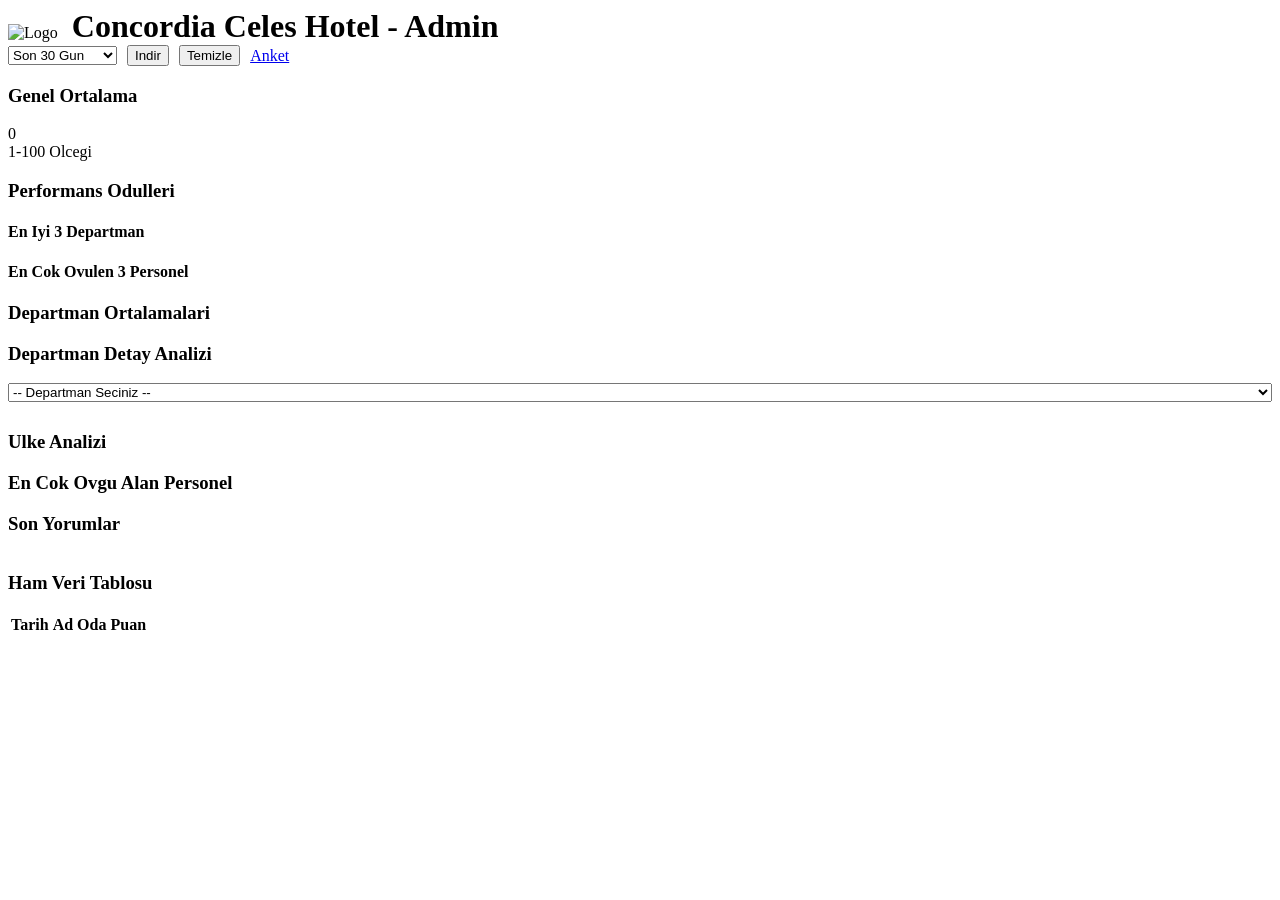
==== admin.html @ 9da9c496 "Update admin.html" ====
<!DOCTYPE html>
<html lang="tr">
<head>
    <meta charset="UTF-8">
    <title>Admin Panel</title>
    <link href="https://script.google.com/macros/s/AKfycbx1icCxt-LamGjdmlyN2yCAgrK1okXheDezXBiihIH0NJnC-7STfkEfu3sX7Q32xKqsow/exec
    <style>
        * { margin: 0; padding: 0; box-sizing: border-box; }
        body { font-family: 'Poppins', sans-serif; background: #f4f7f6; padding: 20px; color: #333; }
        .header { background: linear-gradient(135deg, #1a1a3e, #2d2d6b); color: white; padding: 20px; border-radius: 15px; margin-bottom: 20px; display: flex; justify-content: space-between; align-items: center; flex-wrap: wrap; gap:10px; }
        .header h1 { font-size: 24px; }
        select, button { padding: 10px 15px; border-radius: 8px; border: none; cursor: pointer; font-family: inherit; }
        select { background: white; color: #333; font-weight: 600; border: 1px solid #ccc; }
        .btn-export { background: #28a745; color: white; }
        .btn-reset { background: #dc3545; color: white; }
        .btn-back { background: rgba(255,255,255,0.2); color: white; text-decoration: none; display: inline-block; }
        .dashboard-grid { display: grid; grid-template-columns: repeat(2, 1fr); gap: 20px; }
        .full-width { grid-column: span 2; }
        .card { background: white; border-radius: 15px; padding: 20px; box-shadow: 0 4px 15px rgba(0,0,0,0.05); }
        .card h3 { font-size: 18px; margin-bottom: 15px; color: #1a1a3e; border-bottom: 2px solid #eee; padding-bottom: 10px; }
        .avg-score { text-align: center; font-size: 50px; font-weight: 700; color: #1a1a3e; }
        .avg-label { text-align: center; color: #666; font-size: 14px; margin-top: -10px; }
        .top-container { display: flex; gap: 20px; }
        .top-box { flex: 1; background: #f8f9fa; border-radius: 10px; padding: 15px; }
        .rank-item { display: flex; align-items: center; gap: 10px; margin-bottom: 10px; padding: 8px; background: white; border-radius: 8px; }
        .medal { font-size: 20px; width: 30px; text-align: center; }
        .rank-info { flex: 1; }
        .rank-info strong { display: block; font-size: 14px; }
        .rank-info span { font-size: 12px; color: #666; }
        .chart-container { display: flex; flex-direction: column; gap: 8px; margin-top: 10px; }
        .bar-row { display: flex; align-items: center; gap: 10px; }
        .bar-label { width: 140px; font-size: 13px; text-align: right; white-space: nowrap; overflow: hidden; text-overflow: ellipsis; }
        .bar-area { flex: 1; background: #eee; height: 20px; border-radius: 10px; overflow: hidden; }
        .bar-fill { height: 100%; display: flex; align-items: center; justify-content: flex-end; padding-right: 5px; color: white; font-size: 11px; border-radius: 10px; transition: width 1s; }
        .bg-gold { background: linear-gradient(90deg, #ffd700, #fdb931); }
        .bg-green { background: #2ecc71; }
        .bg-blue { background: #3498db; }
        table { width: 100%; border-collapse: collapse; font-size: 13px; }
        th, td { padding: 10px; border-bottom: 1px solid #eee; text-align: left; }
        th { background: #f8f9fa; color: #555; }
        @media (max-width: 768px) { .dashboard-grid { grid-template-columns: 1fr; } .top-container { flex-direction: column; } }
    </style>
</head>
<body>

<div class="header">
    <div>
        <img src="logo.png" alt="Logo" style="width:60px; margin-right:10px; vertical-align:middle;">
<h1 style="display:inline;">Concordia Celes Hotel - Admin</h1>
    </div>
    <div style="display:flex; gap:10px; align-items:center; flex-wrap:wrap;">
        <select id="timeFilter" onchange="renderDashboard()">
            <option value="daily">Son 24 Saat</option>
            <option value="weekly">Son 7 Gun</option>
            <option value="monthly" selected>Son 30 Gun</option>
            <option value="yearly">Son 365 Gun</option>
            <option value="all">Tum Zamanlar</option>
        </select>
        <button class="btn-export" onclick="exportData()">Indir</button>
        <button class="btn-reset" onclick="clearData()">Temizle</button>
        <a href="index.html" class="btn-back">Anket</a>
    </div>
</div>

<div class="dashboard-grid">
    <div class="card">
        <h3>Genel Ortalama</h3>
        <div class="avg-score" id="generalAvg">0</div>
        <div class="avg-label">1-100 Olcegi</div>
    </div>
    <div class="card full-width">
        <h3>Performans Odulleri</h3>
        <div class="top-container">
            <div class="top-box"><h4>En Iyi 3 Departman</h4><div id="topDepts"></div></div>
            <div class="top-box"><h4>En Cok Ovulen 3 Personel</h4><div id="topStaff"></div></div>
        </div>
    </div>
    <div class="card">
        <h3>Departman Ortalamalari</h3>
        <div class="chart-container" id="deptChart"></div>
    </div>
    <div class="card">
        <h3>Departman Detay Analizi</h3>
        <select id="deptSelect" style="width:100%; margin-bottom:10px;" onchange="renderDeptDetail()">
            <option value="">-- Departman Seciniz --</option>
            <option value="frontOffice">On Buro ve Resepsiyon</option>
            <option value="guestRelation">Guest Relation</option>
            <option value="housekeeping">Kat Hizmetleri</option>
            <option value="foodServices">Yiyecek Hizmetleri</option>
            <option value="barsServices">Barlar</option>
            <option value="restaurantServices">Restaurant Hizmetleri</option>
            <option value="technicalService">Teknik Servis</option>
            <option value="entertainmentServices">Eglence Hizmetleri</option>
            <option value="otherServices">Diger Hizmetler</option>
        </select>
        <div class="chart-container" id="deptDetailChart"></div>
    </div>
    <div class="card">
        <h3>Ulke Analizi</h3>
        <div class="chart-container" id="countryChart"></div>
    </div>
    <div class="card">
        <h3>En Cok Ovgu Alan Personel</h3>
        <div class="chart-container" id="staffChart"></div>
    </div>
    <div class="card full-width">
        <h3>Son Yorumlar</h3>
        <div id="quickComments" style="max-height:150px; overflow-y:auto;"></div>
    </div>
    <div class="card full-width">
        <h3>Ham Veri Tablosu</h3>
        <div style="overflow-x:auto;">
            <table id="rawDataTable">
                <thead><tr><th>Tarih</th><th>Ad</th><th>Oda</th><th>Puan</th></tr></thead>
                <tbody></tbody>
            </table>
        </div>
    </div>
</div>

<script src="admin.js"></script>
</body>
</html>
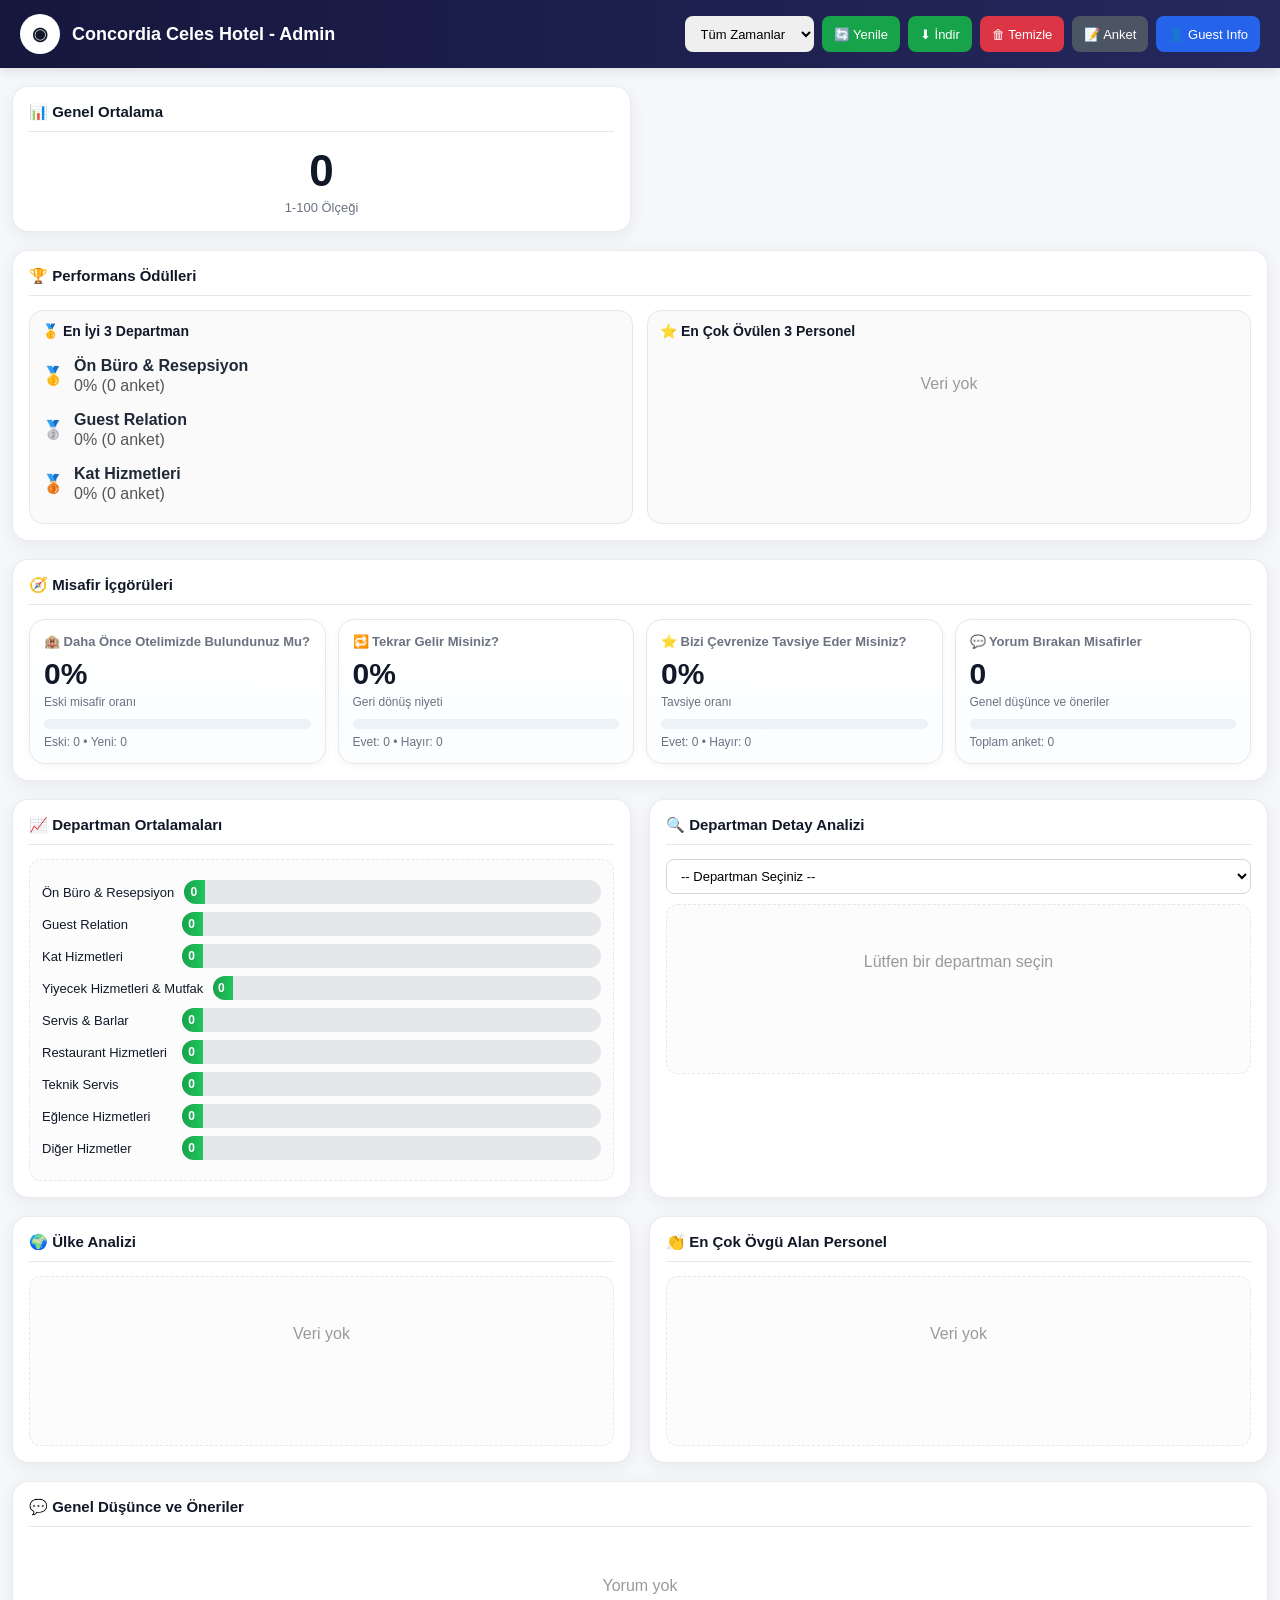
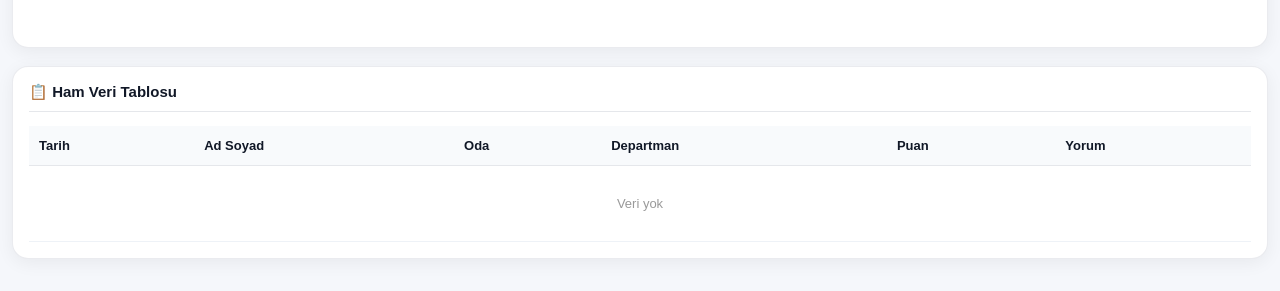
==== commit f41ffeca: "Update admin.html" ====
--- a/admin.html
+++ b/admin.html
@@ -1,123 +1,577 @@
 <!DOCTYPE html>
 <html lang="tr">
 <head>
-    <meta charset="UTF-8">
-    <title>Admin Panel</title>
-    <link href="https://script.google.com/macros/s/AKfycbx1icCxt-LamGjdmlyN2yCAgrK1okXheDezXBiihIH0NJnC-7STfkEfu3sX7Q32xKqsow/exec
+    <meta charset="UTF-8" />
+    <meta name="viewport" content="width=device-width, initial-scale=1.0" />
+    <title>Concordia Celes Hotel - Admin</title>
+
     <style>
-        * { margin: 0; padding: 0; box-sizing: border-box; }
-        body { font-family: 'Poppins', sans-serif; background: #f4f7f6; padding: 20px; color: #333; }
-        .header { background: linear-gradient(135deg, #1a1a3e, #2d2d6b); color: white; padding: 20px; border-radius: 15px; margin-bottom: 20px; display: flex; justify-content: space-between; align-items: center; flex-wrap: wrap; gap:10px; }
-        .header h1 { font-size: 24px; }
-        select, button { padding: 10px 15px; border-radius: 8px; border: none; cursor: pointer; font-family: inherit; }
-        select { background: white; color: #333; font-weight: 600; border: 1px solid #ccc; }
-        .btn-export { background: #28a745; color: white; }
-        .btn-reset { background: #dc3545; color: white; }
-        .btn-back { background: rgba(255,255,255,0.2); color: white; text-decoration: none; display: inline-block; }
-        .dashboard-grid { display: grid; grid-template-columns: repeat(2, 1fr); gap: 20px; }
-        .full-width { grid-column: span 2; }
-        .card { background: white; border-radius: 15px; padding: 20px; box-shadow: 0 4px 15px rgba(0,0,0,0.05); }
-        .card h3 { font-size: 18px; margin-bottom: 15px; color: #1a1a3e; border-bottom: 2px solid #eee; padding-bottom: 10px; }
-        .avg-score { text-align: center; font-size: 50px; font-weight: 700; color: #1a1a3e; }
-        .avg-label { text-align: center; color: #666; font-size: 14px; margin-top: -10px; }
-        .top-container { display: flex; gap: 20px; }
-        .top-box { flex: 1; background: #f8f9fa; border-radius: 10px; padding: 15px; }
-        .rank-item { display: flex; align-items: center; gap: 10px; margin-bottom: 10px; padding: 8px; background: white; border-radius: 8px; }
-        .medal { font-size: 20px; width: 30px; text-align: center; }
-        .rank-info { flex: 1; }
-        .rank-info strong { display: block; font-size: 14px; }
-        .rank-info span { font-size: 12px; color: #666; }
-        .chart-container { display: flex; flex-direction: column; gap: 8px; margin-top: 10px; }
-        .bar-row { display: flex; align-items: center; gap: 10px; }
-        .bar-label { width: 140px; font-size: 13px; text-align: right; white-space: nowrap; overflow: hidden; text-overflow: ellipsis; }
-        .bar-area { flex: 1; background: #eee; height: 20px; border-radius: 10px; overflow: hidden; }
-        .bar-fill { height: 100%; display: flex; align-items: center; justify-content: flex-end; padding-right: 5px; color: white; font-size: 11px; border-radius: 10px; transition: width 1s; }
-        .bg-gold { background: linear-gradient(90deg, #ffd700, #fdb931); }
-        .bg-green { background: #2ecc71; }
-        .bg-blue { background: #3498db; }
-        table { width: 100%; border-collapse: collapse; font-size: 13px; }
-        th, td { padding: 10px; border-bottom: 1px solid #eee; text-align: left; }
-        th { background: #f8f9fa; color: #555; }
-        @media (max-width: 768px) { .dashboard-grid { grid-template-columns: 1fr; } .top-container { flex-direction: column; } }
+        :root {
+            --bg: #f5f7fb;
+            --card: #ffffff;
+            --text: #1f2937;
+            --muted: #6b7280;
+            --primary: #1f2454;
+            --green: #16a34a;
+            --red: #dc3545;
+            --blue: #2563eb;
+            --gold: #f59e0b;
+            --border: #e5e7eb;
+            --shadow: 0 4px 18px rgba(0, 0, 0, 0.06);
+            --radius: 16px;
+        }
+
+        * {
+            box-sizing: border-box;
+        }
+
+        html, body {
+            margin: 0;
+            padding: 0;
+            width: 100%;
+            background: var(--bg);
+            color: var(--text);
+            font-family: Arial, Helvetica, sans-serif;
+        }
+
+        body {
+            min-height: 100vh;
+        }
+
+        .topbar {
+            position: sticky;
+            top: 0;
+            z-index: 100;
+            background: linear-gradient(90deg, #15173d, #25285d);
+            color: #fff;
+            padding: 14px 20px;
+            box-shadow: 0 2px 12px rgba(0, 0, 0, 0.12);
+        }
+
+        .topbar-inner {
+            display: flex;
+            align-items: center;
+            justify-content: space-between;
+            gap: 14px;
+            flex-wrap: wrap;
+        }
+
+        .brand {
+            display: flex;
+            align-items: center;
+            gap: 12px;
+            font-size: 18px;
+            font-weight: 700;
+        }
+
+        .brand-logo {
+            width: 40px;
+            height: 40px;
+            border-radius: 50%;
+            background: #fff;
+            color: #111827;
+            display: grid;
+            place-items: center;
+            font-weight: 800;
+            font-size: 18px;
+            flex-shrink: 0;
+        }
+
+        .toolbar {
+            display: flex;
+            align-items: center;
+            gap: 8px;
+            flex-wrap: wrap;
+        }
+
+        .toolbar select,
+        .toolbar button,
+        .toolbar a {
+            height: 36px;
+            border: none;
+            border-radius: 8px;
+            padding: 0 12px;
+            font-size: 13px;
+            cursor: pointer;
+            text-decoration: none;
+            display: inline-flex;
+            align-items: center;
+            justify-content: center;
+            transition: transform 0.15s ease, opacity 0.15s ease;
+            white-space: nowrap;
+        }
+
+        .toolbar button:hover,
+        .toolbar a:hover {
+            transform: translateY(-1px);
+            opacity: 0.95;
+        }
+
+        .btn-green { background: var(--green); color: #fff; }
+        .btn-red   { background: var(--red); color: #fff; }
+        .btn-gray   { background: #4b5563; color: #fff; }
+        .btn-blue   { background: var(--blue); color: #fff; }
+
+        .container {
+            width: min(1440px, calc(100% - 24px));
+            margin: 18px auto 32px;
+        }
+
+        .dashboard-grid {
+            display: grid;
+            grid-template-columns: repeat(2, minmax(0, 1fr));
+            gap: 18px;
+        }
+
+        .card {
+            background: var(--card);
+            border-radius: var(--radius);
+            box-shadow: var(--shadow);
+            border: 1px solid rgba(229, 231, 235, 0.8);
+            padding: 16px;
+            min-height: 120px;
+        }
+
+        .card.full-width {
+            grid-column: 1 / -1;
+        }
+
+        .card h3 {
+            margin: 0 0 14px 0;
+            font-size: 15px;
+            color: #111827;
+            border-bottom: 1px solid var(--border);
+            padding-bottom: 10px;
+        }
+
+        .avg-score {
+            font-size: 44px;
+            font-weight: 800;
+            text-align: center;
+            color: #111827;
+            margin-top: 10px;
+        }
+
+        .avg-label {
+            text-align: center;
+            color: var(--muted);
+            margin-top: 4px;
+            font-size: 13px;
+        }
+
+        .top-container {
+            display: grid;
+            grid-template-columns: repeat(2, minmax(0, 1fr));
+            gap: 14px;
+        }
+
+        .top-box {
+            background: #fafafa;
+            border: 1px solid var(--border);
+            border-radius: 14px;
+            padding: 12px;
+            min-height: 140px;
+        }
+
+        .top-box h4 {
+            margin: 0 0 10px 0;
+            font-size: 14px;
+            color: #111827;
+        }
+
+        .chart-container {
+            min-height: 170px;
+            border: 1px dashed #e5e7eb;
+            border-radius: 12px;
+            padding: 12px;
+            background: #fcfcfd;
+        }
+
+        .loading {
+            display: flex;
+            flex-direction: column;
+            align-items: center;
+            justify-content: center;
+            min-height: 130px;
+            color: var(--muted);
+            font-size: 13px;
+            gap: 10px;
+        }
+
+        .spinner {
+            width: 28px;
+            height: 28px;
+            border: 3px solid #ddd;
+            border-top-color: var(--primary);
+            border-radius: 50%;
+            animation: spin 0.8s linear infinite;
+        }
+
+        @keyframes spin {
+            to { transform: rotate(360deg); }
+        }
+
+        .bar-row {
+            display: flex;
+            align-items: center;
+            gap: 10px;
+            margin: 8px 0;
+        }
+
+        .bar-label {
+            min-width: 130px;
+            font-size: 13px;
+            color: #111827;
+        }
+
+        .bar-area {
+            flex: 1;
+            background: #e5e7eb;
+            border-radius: 999px;
+            overflow: hidden;
+            height: 24px;
+        }
+
+        .bar-fill {
+            height: 100%;
+            color: #fff;
+            font-size: 12px;
+            display: flex;
+            align-items: center;
+            justify-content: flex-end;
+            padding-right: 8px;
+            font-weight: 700;
+        }
+
+        .bg-green { background: linear-gradient(90deg, #16a34a, #22c55e); }
+        .bg-blue  { background: linear-gradient(90deg, #2563eb, #3b82f6); }
+        .bg-gold  { background: linear-gradient(90deg, #f59e0b, #fbbf24); }
+
+        table {
+            width: 100%;
+            border-collapse: collapse;
+            font-size: 13px;
+        }
+
+        thead th {
+            text-align: left;
+            background: #f8fafc;
+            color: #111827;
+            padding: 12px 10px;
+            border-bottom: 1px solid var(--border);
+            position: sticky;
+            top: 0;
+        }
+
+        tbody td {
+            padding: 10px;
+            border-bottom: 1px solid #eef2f7;
+            color: #374151;
+            vertical-align: top;
+        }
+
+        tbody tr:hover {
+            background: #f9fafb;
+        }
+
+        #deptSelect {
+            width: 100%;
+            margin-bottom: 10px;
+            border: 1px solid #d1d5db;
+            border-radius: 8px;
+            padding: 8px 10px;
+            font-size: 13px;
+            background: #fff;
+        }
+
+        .insights-grid {
+            display: grid;
+            grid-template-columns: repeat(4, minmax(0, 1fr));
+            gap: 12px;
+        }
+
+        .insight-card {
+            background: linear-gradient(180deg, #ffffff, #fbfdff);
+            border: 1px solid #e5e7eb;
+            border-radius: 16px;
+            padding: 14px;
+            box-shadow: 0 2px 8px rgba(0,0,0,.04);
+        }
+
+        .insight-title {
+            font-size: 13px;
+            color: #6b7280;
+            margin-bottom: 10px;
+            font-weight: 600;
+        }
+
+        .insight-value {
+            font-size: 30px;
+            font-weight: 800;
+            color: #111827;
+            line-height: 1;
+        }
+
+        .insight-sub {
+            font-size: 12px;
+            color: #6b7280;
+            margin-top: 6px;
+        }
+
+        .mini-progress {
+            height: 10px;
+            background: #edf2f7;
+            border-radius: 999px;
+            overflow: hidden;
+            margin-top: 10px;
+        }
+
+        .mini-progress > div {
+            height: 100%;
+            border-radius: 999px;
+        }
+
+        .comment-feed {
+            display: grid;
+            gap: 10px;
+            max-height: 340px;
+            overflow: auto;
+        }
+
+        .comment-card {
+            padding: 12px 14px;
+            border: 1px solid #e5e7eb;
+            border-radius: 14px;
+            background: #fff;
+        }
+
+        .comment-meta {
+            font-size: 12px;
+            color: #6b7280;
+            margin-bottom: 6px;
+            display: flex;
+            gap: 10px;
+            flex-wrap: wrap;
+        }
+
+        .comment-text {
+            font-size: 14px;
+            line-height: 1.5;
+            color: #111827;
+            white-space: pre-wrap;
+        }
+
+        #quickComments {
+            max-height: 150px;
+            overflow-y: auto;
+        }
+
+        @media (max-width: 1100px) {
+            .insights-grid {
+                grid-template-columns: repeat(2, minmax(0, 1fr));
+            }
+        }
+
+        @media (max-width: 992px) {
+            .dashboard-grid {
+                grid-template-columns: 1fr;
+            }
+
+            .top-container {
+                grid-template-columns: 1fr;
+            }
+        }
+
+        @media (max-width: 600px) {
+            .container {
+                width: calc(100% - 14px);
+            }
+
+            .topbar {
+                padding: 12px;
+            }
+
+            .avg-score {
+                font-size: 34px;
+            }
+
+            .bar-label {
+                min-width: 95px;
+                font-size: 12px;
+            }
+
+            .insights-grid {
+                grid-template-columns: 1fr;
+            }
+        }
     </style>
 </head>
 <body>
 
-<div class="header">
-    <div>
-        <img src="logo.png" alt="Logo" style="width:60px; margin-right:10px; vertical-align:middle;">
-<h1 style="display:inline;">Concordia Celes Hotel - Admin</h1>
-    </div>
-    <div style="display:flex; gap:10px; align-items:center; flex-wrap:wrap;">
-        <select id="timeFilter" onchange="renderDashboard()">
-            <option value="daily">Son 24 Saat</option>
-            <option value="weekly">Son 7 Gun</option>
-            <option value="monthly" selected>Son 30 Gun</option>
-            <option value="yearly">Son 365 Gun</option>
-            <option value="all">Tum Zamanlar</option>
-        </select>
-        <button class="btn-export" onclick="exportData()">Indir</button>
-        <button class="btn-reset" onclick="clearData()">Temizle</button>
-        <a href="index.html" class="btn-back">Anket</a>
-    </div>
-</div>
-
-<div class="dashboard-grid">
-    <div class="card">
-        <h3>Genel Ortalama</h3>
-        <div class="avg-score" id="generalAvg">0</div>
-        <div class="avg-label">1-100 Olcegi</div>
-    </div>
-    <div class="card full-width">
-        <h3>Performans Odulleri</h3>
-        <div class="top-container">
-            <div class="top-box"><h4>En Iyi 3 Departman</h4><div id="topDepts"></div></div>
-            <div class="top-box"><h4>En Cok Ovulen 3 Personel</h4><div id="topStaff"></div></div>
+    <div class="topbar">
+        <div class="topbar-inner">
+            <div class="brand">
+                <div class="brand-logo">◉</div>
+                <div>Concordia Celes Hotel - Admin</div>
+            </div>
+
+            <div class="toolbar">
+                <select id="timeFilter">
+                    <option value="all">Tüm Zamanlar</option>
+                    <option value="30">Son 30 Gün</option>
+                    <option value="7">Son 7 Gün</option>
+                    <option value="1">Bugün</option>
+                </select>
+
+                <button class="btn-green" onclick="loadAndRenderData()">🔄 Yenile</button>
+                <button class="btn-green" onclick="exportData()">⬇ İndir</button>
+                <button class="btn-red" onclick="clearData()">🗑 Temizle</button>
+                <a class="btn-gray" href="index.html" target="_blank">📝 Anket</a>
+                <a class="btn-blue" href="#" target="_blank">👤 Guest Info</a>
+            </div>
         </div>
     </div>
-    <div class="card">
-        <h3>Departman Ortalamalari</h3>
-        <div class="chart-container" id="deptChart"></div>
-    </div>
-    <div class="card">
-        <h3>Departman Detay Analizi</h3>
-        <select id="deptSelect" style="width:100%; margin-bottom:10px;" onchange="renderDeptDetail()">
-            <option value="">-- Departman Seciniz --</option>
-            <option value="frontOffice">On Buro ve Resepsiyon</option>
-            <option value="guestRelation">Guest Relation</option>
-            <option value="housekeeping">Kat Hizmetleri</option>
-            <option value="foodServices">Yiyecek Hizmetleri</option>
-            <option value="barsServices">Barlar</option>
-            <option value="restaurantServices">Restaurant Hizmetleri</option>
-            <option value="technicalService">Teknik Servis</option>
-            <option value="entertainmentServices">Eglence Hizmetleri</option>
-            <option value="otherServices">Diger Hizmetler</option>
-        </select>
-        <div class="chart-container" id="deptDetailChart"></div>
-    </div>
-    <div class="card">
-        <h3>Ulke Analizi</h3>
-        <div class="chart-container" id="countryChart"></div>
-    </div>
-    <div class="card">
-        <h3>En Cok Ovgu Alan Personel</h3>
-        <div class="chart-container" id="staffChart"></div>
-    </div>
-    <div class="card full-width">
-        <h3>Son Yorumlar</h3>
-        <div id="quickComments" style="max-height:150px; overflow-y:auto;"></div>
-    </div>
-    <div class="card full-width">
-        <h3>Ham Veri Tablosu</h3>
-        <div style="overflow-x:auto;">
-            <table id="rawDataTable">
-                <thead><tr><th>Tarih</th><th>Ad</th><th>Oda</th><th>Puan</th></tr></thead>
-                <tbody></tbody>
-            </table>
+
+    <div class="container">
+        <div class="dashboard-grid">
+
+            <!-- GENEL ORTALAMA -->
+            <div class="card">
+                <h3>📊 Genel Ortalama</h3>
+                <div class="avg-score" id="generalAvg">0</div>
+                <div class="avg-label">1-100 Ölçeği</div>
+            </div>
+
+            <!-- PERFORMANS ÖDÜLLERİ -->
+            <div class="card full-width">
+                <h3>🏆 Performans Ödülleri</h3>
+                <div class="top-container">
+                    <div class="top-box">
+                        <h4>🥇 En İyi 3 Departman</h4>
+                        <div id="topDepts">
+                            <div class="loading">
+                                <div class="spinner"></div>
+                                Yükleniyor...
+                            </div>
+                        </div>
+                    </div>
+                    <div class="top-box">
+                        <h4>⭐ En Çok Övülen 3 Personel</h4>
+                        <div id="topStaff">
+                            <div class="loading">
+                                <div class="spinner"></div>
+                                Yükleniyor...
+                            </div>
+                        </div>
+                    </div>
+                </div>
+            </div>
+
+            <!-- MİSAFİR İÇGÖRÜLERİ -->
+            <div class="card full-width">
+                <h3>🧭 Misafir İçgörüleri</h3>
+                <div id="guestInsights" class="insights-grid">
+                    <div class="loading">
+                        <div class="spinner"></div>
+                        Yükleniyor...
+                    </div>
+                </div>
+            </div>
+
+            <!-- DEPARTMAN ORTALAMALARI -->
+            <div class="card">
+                <h3>📈 Departman Ortalamaları</h3>
+                <div class="chart-container" id="deptChart">
+                    <div class="loading">
+                        <div class="spinner"></div>
+                        Yükleniyor...
+                    </div>
+                </div>
+            </div>
+
+            <!-- DEPARTMAN DETAY ANALİZİ -->
+            <div class="card">
+                <h3>🔍 Departman Detay Analizi</h3>
+                <select id="deptSelect">
+                    <option value="">-- Departman Seçiniz --</option>
+                    <option value="frontOffice">Ön Büro & Resepsiyon</option>
+                    <option value="guestRelation">Guest Relation</option>
+                    <option value="housekeeping">Kat Hizmetleri</option>
+                    <option value="foodServices">Yiyecek Hizmetleri & Mutfak</option>
+                    <option value="barsServices">Servis & Barlar</option>
+                    <option value="restaurantServices">Restaurant Hizmetleri</option>
+                    <option value="technicalService">Teknik Servis</option>
+                    <option value="entertainmentServices">Eğlence Hizmetleri</option>
+                    <option value="otherServices">Diğer Hizmetler</option>
+                </select>
+
+                <div class="chart-container" id="deptDetailChart">
+                    <p style="text-align:center; color:#999; padding:20px;">Lütfen bir departman seçin</p>
+                </div>
+            </div>
+
+            <!-- ÜLKE ANALİZİ -->
+            <div class="card">
+                <h3>🌍 Ülke Analizi</h3>
+                <div class="chart-container" id="countryChart">
+                    <div class="loading">
+                        <div class="spinner"></div>
+                        Yükleniyor...
+                    </div>
+                </div>
+            </div>
+
+            <!-- EN ÇOK ÖVGÜ ALAN PERSONEL -->
+            <div class="card">
+                <h3>👏 En Çok Övgü Alan Personel</h3>
+                <div class="chart-container" id="staffChart">
+                    <div class="loading">
+                        <div class="spinner"></div>
+                        Yükleniyor...
+                    </div>
+                </div>
+            </div>
+
+            <!-- GENEL DÜŞÜNCE VE ÖNERİLER -->
+            <div class="card full-width">
+                <h3>💬 Genel Düşünce ve Öneriler</h3>
+                <div id="commentFeed" class="comment-feed">
+                    <div class="loading">
+                        <div class="spinner"></div>
+                        Yükleniyor...
+                    </div>
+                </div>
+            </div>
+
+            <!-- HAM VERİ TABLOSU -->
+            <div class="card full-width">
+                <h3>📋 Ham Veri Tablosu</h3>
+                <div style="overflow-x:auto;">
+                    <table id="rawDataTable">
+                        <thead>
+                            <tr>
+                                <th>Tarih</th>
+                                <th>Ad Soyad</th>
+                                <th>Oda</th>
+                                <th>Departman</th>
+                                <th>Puan</th>
+                                <th>Yorum</th>
+                            </tr>
+                        </thead>
+                        <tbody>
+                            <tr>
+                                <td colspan="6" style="text-align:center; color:#999; padding:30px;">
+                                    Veri yükleniyor...
+                                </td>
+                            </tr>
+                        </tbody>
+                    </table>
+                </div>
+            </div>
+
         </div>
     </div>
-</div>
-
-<script src="admin.js"></script>
+
+    <script src="admin.js?v=14"></script>
 </body>
 </html>
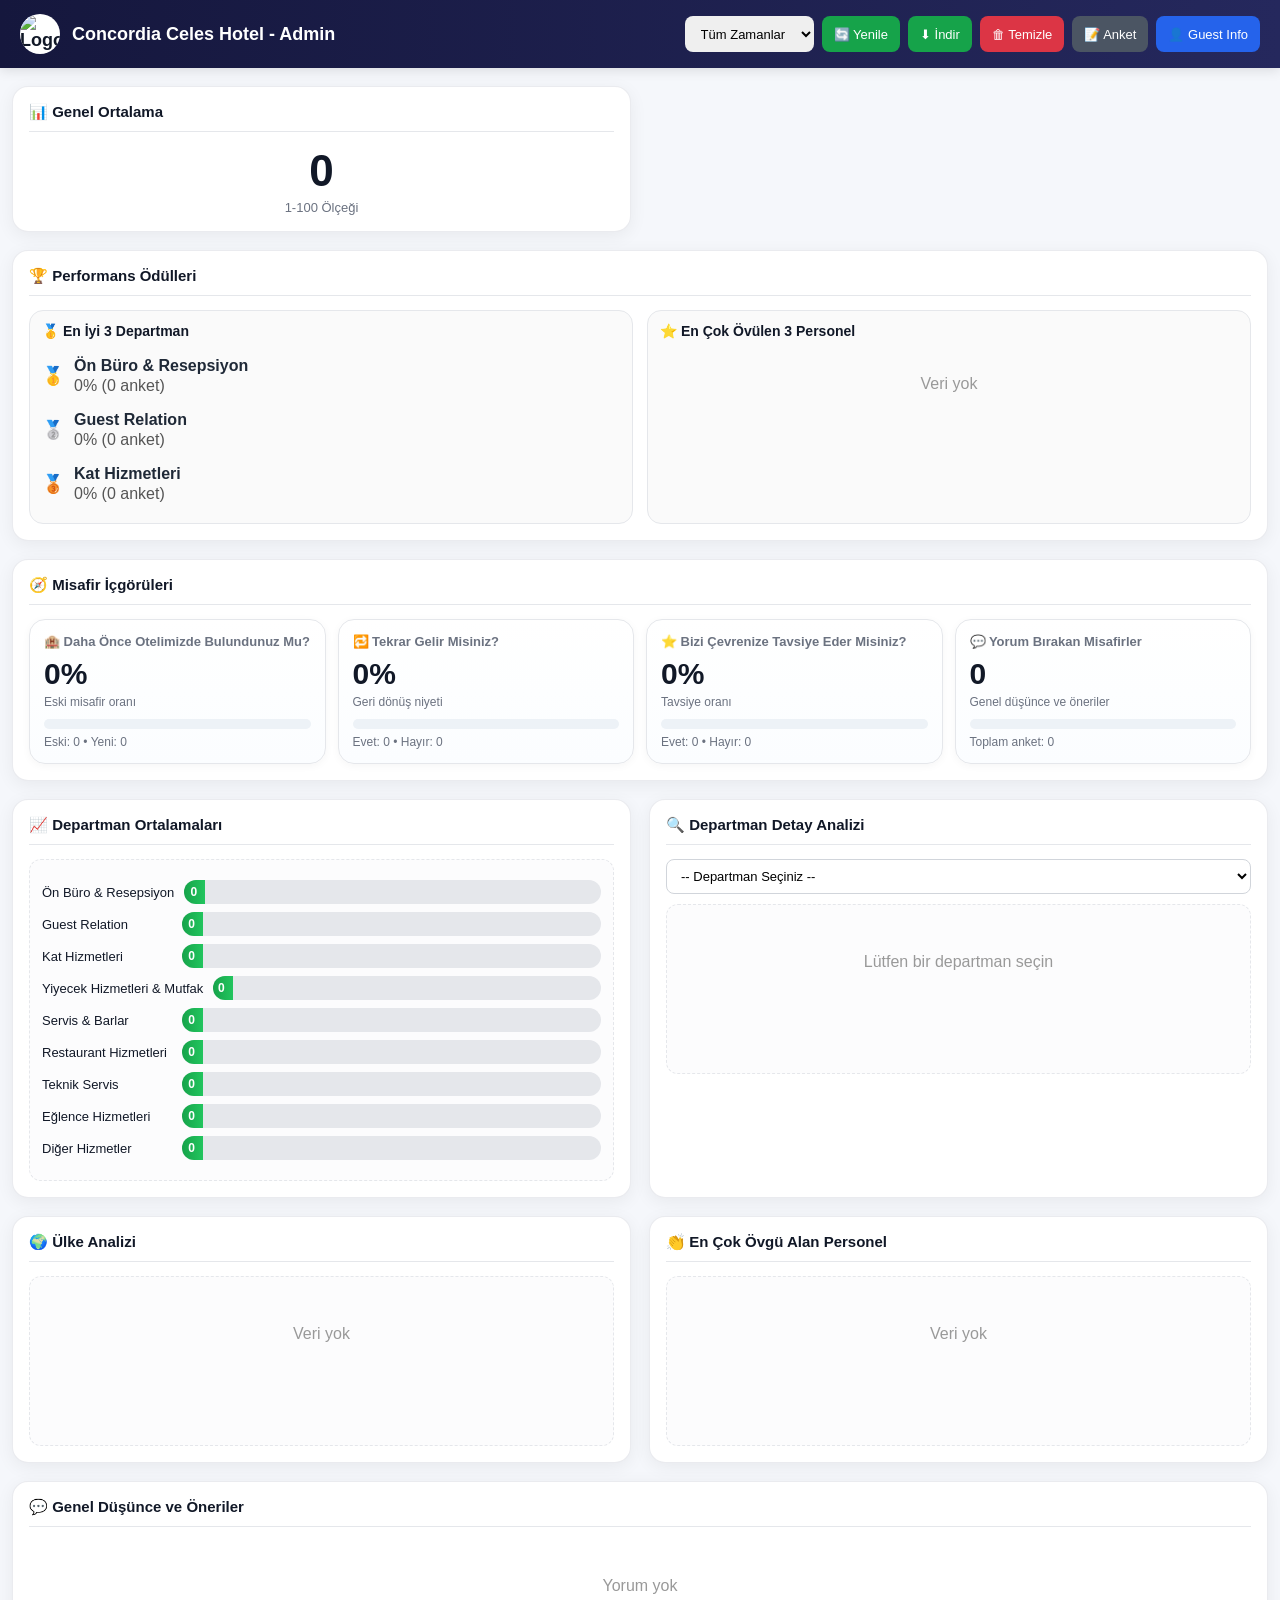
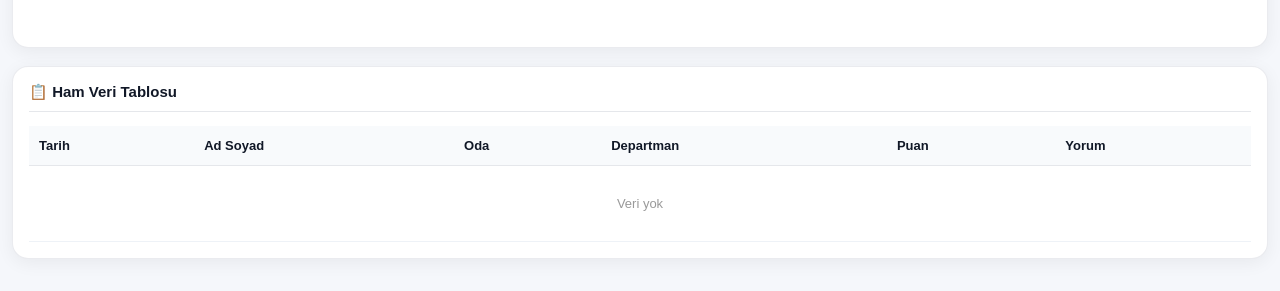
==== commit 67021521: "Update admin.html" ====
--- a/admin.html
+++ b/admin.html
@@ -411,9 +411,9 @@
     <div class="topbar">
         <div class="topbar-inner">
             <div class="brand">
-                <div class="brand-logo">◉</div>
-                <div>Concordia Celes Hotel - Admin</div>
-            </div>
+    <img src="logo.png" alt="Logo" class="brand-logo">
+    <div>Concordia Celes Hotel - Admin</div>
+</div>
 
             <div class="toolbar">
                 <select id="timeFilter">
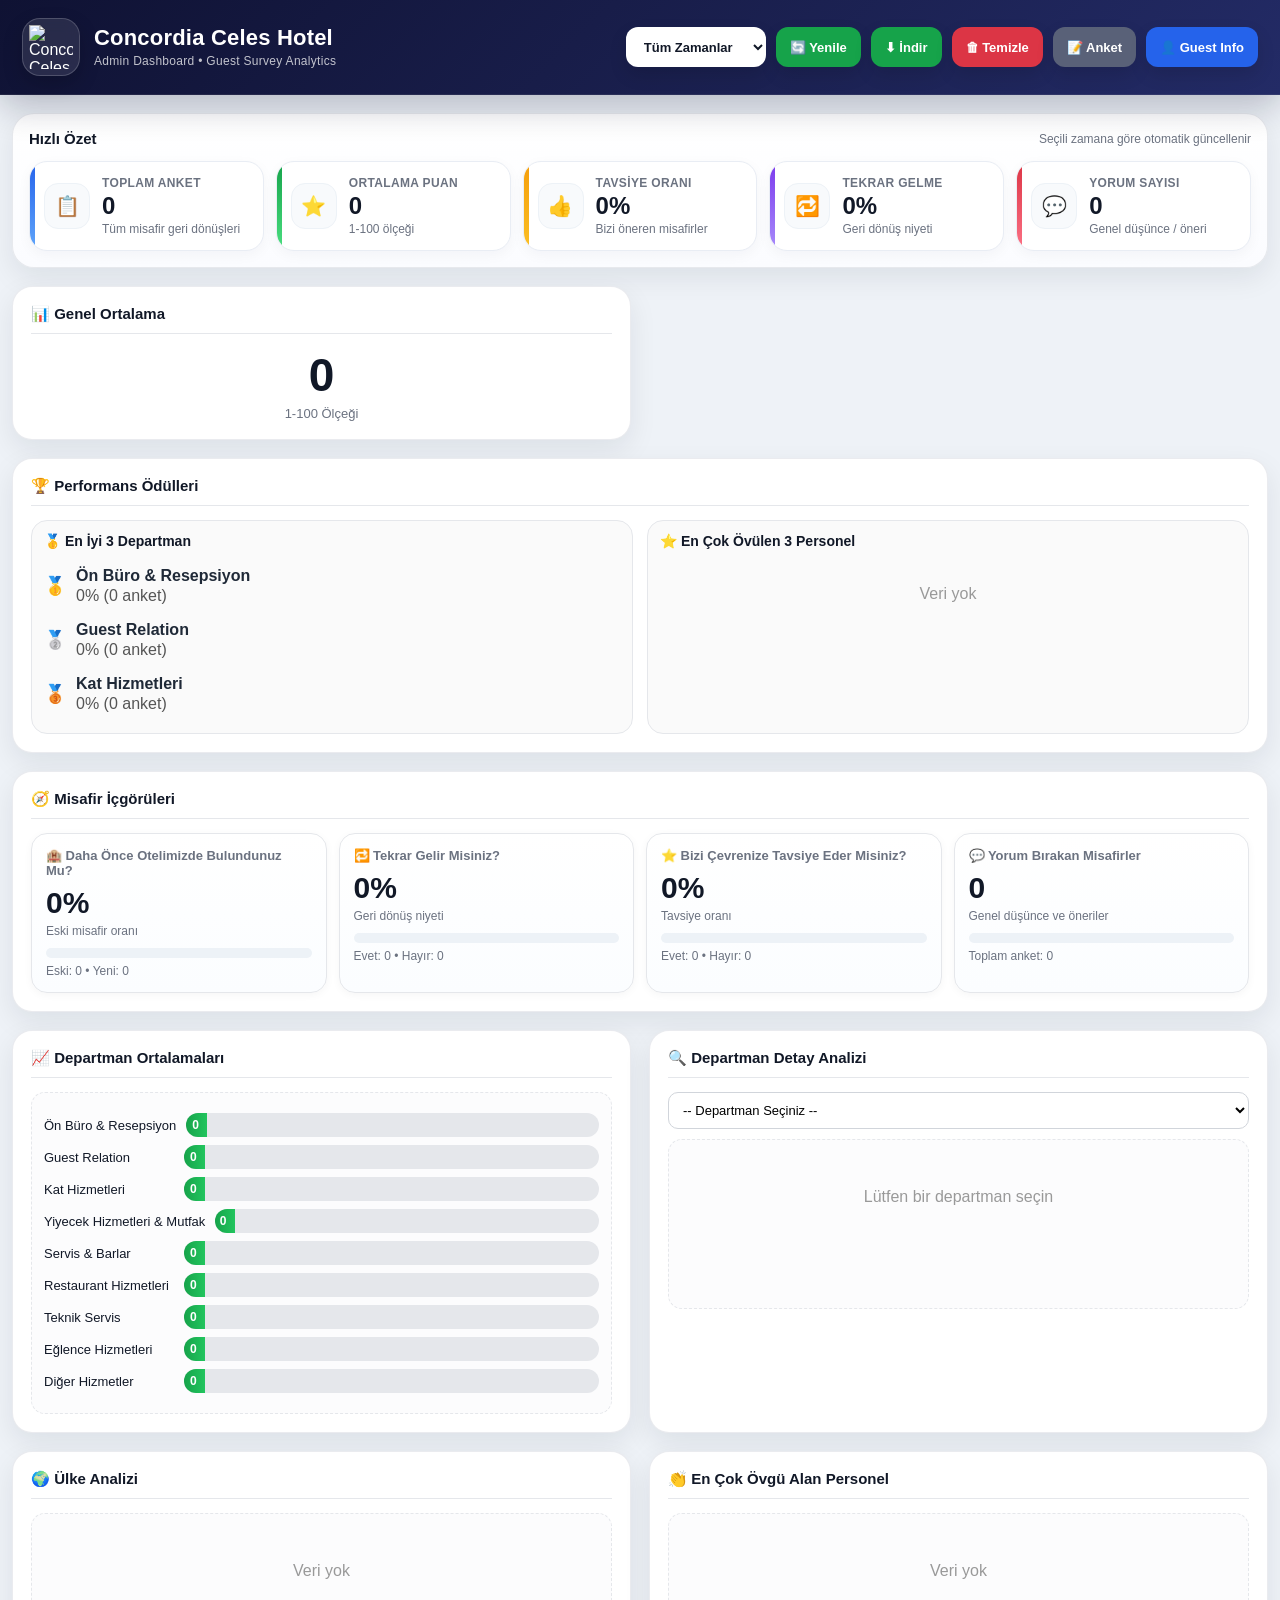
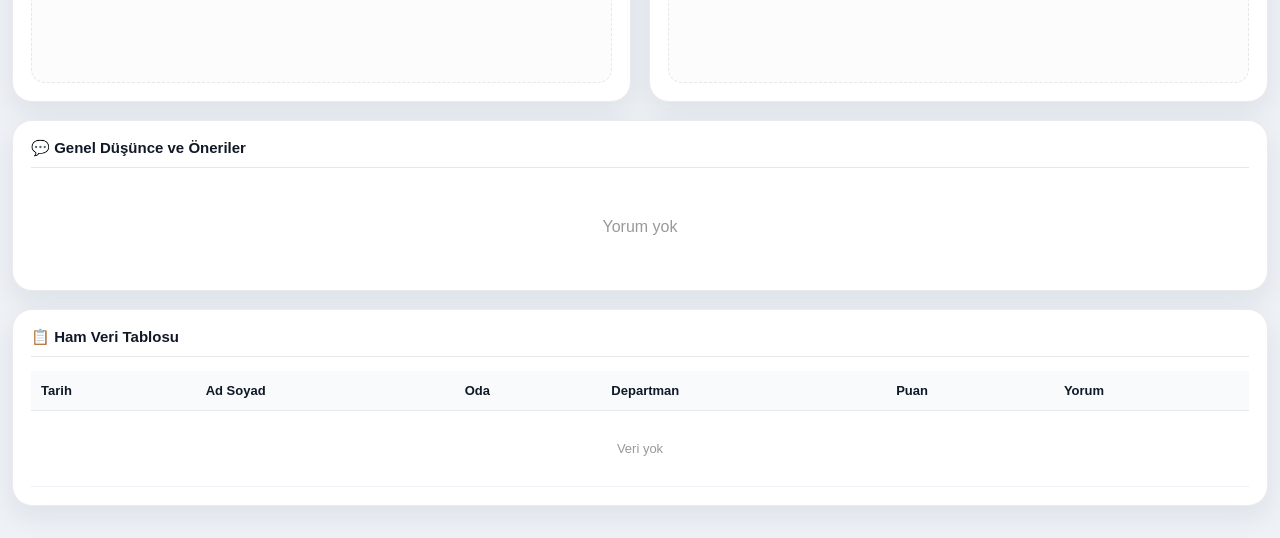
==== commit 015699e4: "Update admin.html" ====
--- a/admin.html
+++ b/admin.html
@@ -7,18 +7,19 @@
 
     <style>
         :root {
-            --bg: #f5f7fb;
+            --bg: #eef2f7;
             --card: #ffffff;
             --text: #1f2937;
             --muted: #6b7280;
-            --primary: #1f2454;
+            --primary: #1b1f4b;
+            --primary-2: #252c64;
             --green: #16a34a;
             --red: #dc3545;
             --blue: #2563eb;
             --gold: #f59e0b;
             --border: #e5e7eb;
-            --shadow: 0 4px 18px rgba(0, 0, 0, 0.06);
-            --radius: 16px;
+            --shadow: 0 10px 28px rgba(15, 23, 42, 0.08);
+            --radius: 20px;
         }
 
         * {
@@ -38,80 +39,230 @@
             min-height: 100vh;
         }
 
+        a {
+            color: inherit;
+        }
+
+        /* HEADER */
         .topbar {
             position: sticky;
             top: 0;
             z-index: 100;
-            background: linear-gradient(90deg, #15173d, #25285d);
+            background: linear-gradient(135deg, #0f1233 0%, #181d49 45%, #232b66 100%);
             color: #fff;
-            padding: 14px 20px;
-            box-shadow: 0 2px 12px rgba(0, 0, 0, 0.12);
+            padding: 18px 22px;
+            box-shadow: 0 12px 34px rgba(10, 14, 40, 0.24);
+            border-bottom: 1px solid rgba(255,255,255,0.08);
         }
 
         .topbar-inner {
             display: flex;
             align-items: center;
             justify-content: space-between;
+            gap: 18px;
+            flex-wrap: wrap;
+        }
+
+        .brand-block {
+            display: flex;
+            align-items: center;
             gap: 14px;
-            flex-wrap: wrap;
-        }
-
-        .brand {
-            display: flex;
-            align-items: center;
-            gap: 12px;
-            font-size: 18px;
-            font-weight: 700;
-        }
-
-        .brand-logo {
-            width: 40px;
-            height: 40px;
-            border-radius: 50%;
-            background: #fff;
-            color: #111827;
+            min-width: 320px;
+        }
+
+        .brand-logo-box {
+            width: 58px;
+            height: 58px;
+            border-radius: 18px;
+            background: rgba(255,255,255,0.10);
+            border: 1px solid rgba(255,255,255,0.18);
             display: grid;
             place-items: center;
+            overflow: hidden;
+            backdrop-filter: blur(8px);
+            box-shadow: 0 8px 20px rgba(0,0,0,0.18);
+            flex-shrink: 0;
+        }
+
+        .brand-logo-box img {
+            width: 44px;
+            height: 44px;
+            object-fit: contain;
+            display: block;
+        }
+
+        .brand-text {
+            display: flex;
+            flex-direction: column;
+            gap: 4px;
+        }
+
+        .brand-title {
+            font-size: 22px;
             font-weight: 800;
-            font-size: 18px;
-            flex-shrink: 0;
+            letter-spacing: 0.2px;
+            color: #fff;
+            line-height: 1.1;
+        }
+
+        .brand-subtitle {
+            font-size: 12px;
+            color: rgba(255,255,255,0.74);
+            letter-spacing: 0.3px;
         }
 
         .toolbar {
             display: flex;
             align-items: center;
-            gap: 8px;
+            gap: 10px;
             flex-wrap: wrap;
         }
 
         .toolbar select,
         .toolbar button,
         .toolbar a {
-            height: 36px;
+            height: 40px;
             border: none;
-            border-radius: 8px;
-            padding: 0 12px;
+            border-radius: 12px;
+            padding: 0 14px;
             font-size: 13px;
             cursor: pointer;
             text-decoration: none;
             display: inline-flex;
             align-items: center;
             justify-content: center;
-            transition: transform 0.15s ease, opacity 0.15s ease;
+            transition: transform 0.18s ease, box-shadow 0.18s ease, opacity 0.18s ease;
             white-space: nowrap;
+            box-shadow: 0 8px 18px rgba(0,0,0,0.12);
+            font-weight: 600;
         }
 
         .toolbar button:hover,
-        .toolbar a:hover {
+        .toolbar a:hover,
+        .toolbar select:hover {
             transform: translateY(-1px);
-            opacity: 0.95;
+        }
+
+        .toolbar select {
+            background: #ffffff;
+            color: #111827;
+            min-width: 140px;
         }
 
         .btn-green { background: var(--green); color: #fff; }
         .btn-red   { background: var(--red); color: #fff; }
-        .btn-gray   { background: #4b5563; color: #fff; }
+        .btn-gray   { background: #596178; color: #fff; }
         .btn-blue   { background: var(--blue); color: #fff; }
 
+        /* QUICK SUMMARY */
+        .summary-wrap {
+            width: min(1440px, calc(100% - 24px));
+            margin: 18px auto 0;
+        }
+
+        .summary-panel {
+            background: linear-gradient(180deg, #ffffff 0%, #fbfcff 100%);
+            border: 1px solid rgba(229,231,235,0.9);
+            border-radius: 22px;
+            box-shadow: var(--shadow);
+            padding: 16px;
+        }
+
+        .summary-head {
+            display: flex;
+            align-items: center;
+            justify-content: space-between;
+            gap: 12px;
+            margin-bottom: 14px;
+            flex-wrap: wrap;
+        }
+
+        .summary-title {
+            font-size: 15px;
+            font-weight: 800;
+            color: #111827;
+        }
+
+        .summary-note {
+            font-size: 12px;
+            color: var(--muted);
+        }
+
+        .summary-grid {
+            display: grid;
+            grid-template-columns: repeat(5, minmax(0, 1fr));
+            gap: 12px;
+        }
+
+        .summary-card {
+            border-radius: 18px;
+            padding: 14px;
+            background: #fff;
+            border: 1px solid #e9edf4;
+            box-shadow: 0 4px 14px rgba(15, 23, 42, 0.04);
+            display: flex;
+            align-items: center;
+            gap: 12px;
+            min-height: 86px;
+            position: relative;
+            overflow: hidden;
+        }
+
+        .summary-card::before {
+            content: "";
+            position: absolute;
+            inset: 0 auto 0 0;
+            width: 5px;
+            border-radius: 999px;
+            background: #cbd5e1;
+        }
+
+        .summary-card.blue::before { background: linear-gradient(180deg, #2563eb, #60a5fa); }
+        .summary-card.green::before { background: linear-gradient(180deg, #16a34a, #4ade80); }
+        .summary-card.gold::before { background: linear-gradient(180deg, #f59e0b, #fbbf24); }
+        .summary-card.purple::before { background: linear-gradient(180deg, #7c3aed, #a78bfa); }
+        .summary-card.red::before { background: linear-gradient(180deg, #dc3545, #fb7185); }
+
+        .summary-icon {
+            width: 46px;
+            height: 46px;
+            border-radius: 14px;
+            display: grid;
+            place-items: center;
+            font-size: 20px;
+            flex-shrink: 0;
+            background: #f8fafc;
+            border: 1px solid #edf2f7;
+        }
+
+        .summary-content {
+            display: flex;
+            flex-direction: column;
+            gap: 4px;
+            min-width: 0;
+        }
+
+        .summary-label {
+            font-size: 12px;
+            color: var(--muted);
+            font-weight: 700;
+            text-transform: uppercase;
+            letter-spacing: 0.35px;
+        }
+
+        .summary-value {
+            font-size: 24px;
+            line-height: 1;
+            font-weight: 900;
+            color: #111827;
+        }
+
+        .summary-sub {
+            font-size: 12px;
+            color: var(--muted);
+        }
+
+        /* MAIN CONTAINER */
         .container {
             width: min(1440px, calc(100% - 24px));
             margin: 18px auto 32px;
@@ -128,7 +279,7 @@
             border-radius: var(--radius);
             box-shadow: var(--shadow);
             border: 1px solid rgba(229, 231, 235, 0.8);
-            padding: 16px;
+            padding: 18px;
             min-height: 120px;
         }
 
@@ -142,14 +293,17 @@
             color: #111827;
             border-bottom: 1px solid var(--border);
             padding-bottom: 10px;
+            display: flex;
+            align-items: center;
+            gap: 8px;
         }
 
         .avg-score {
-            font-size: 44px;
-            font-weight: 800;
+            font-size: 46px;
+            font-weight: 900;
             text-align: center;
             color: #111827;
-            margin-top: 10px;
+            margin-top: 8px;
         }
 
         .avg-label {
@@ -168,7 +322,7 @@
         .top-box {
             background: #fafafa;
             border: 1px solid var(--border);
-            border-radius: 14px;
+            border-radius: 16px;
             padding: 12px;
             min-height: 140px;
         }
@@ -182,7 +336,7 @@
         .chart-container {
             min-height: 170px;
             border: 1px dashed #e5e7eb;
-            border-radius: 12px;
+            border-radius: 14px;
             padding: 12px;
             background: #fcfcfd;
         }
@@ -202,7 +356,7 @@
             width: 28px;
             height: 28px;
             border: 3px solid #ddd;
-            border-top-color: var(--primary);
+            border-top-color: var(--primary-2);
             border-radius: 50%;
             animation: spin 0.8s linear infinite;
         }
@@ -240,7 +394,7 @@
             align-items: center;
             justify-content: flex-end;
             padding-right: 8px;
-            font-weight: 700;
+            font-weight: 800;
         }
 
         .bg-green { background: linear-gradient(90deg, #16a34a, #22c55e); }
@@ -278,8 +432,8 @@
             width: 100%;
             margin-bottom: 10px;
             border: 1px solid #d1d5db;
-            border-radius: 8px;
-            padding: 8px 10px;
+            border-radius: 10px;
+            padding: 9px 10px;
             font-size: 13px;
             background: #fff;
         }
@@ -302,12 +456,12 @@
             font-size: 13px;
             color: #6b7280;
             margin-bottom: 10px;
-            font-weight: 600;
+            font-weight: 700;
         }
 
         .insight-value {
             font-size: 30px;
-            font-weight: 800;
+            font-weight: 900;
             color: #111827;
             line-height: 1;
         }
@@ -367,6 +521,10 @@
         }
 
         @media (max-width: 1100px) {
+            .summary-grid {
+                grid-template-columns: repeat(3, minmax(0, 1fr));
+            }
+
             .insights-grid {
                 grid-template-columns: repeat(2, minmax(0, 1fr));
             }
@@ -380,15 +538,34 @@
             .top-container {
                 grid-template-columns: 1fr;
             }
+
+            .brand-block {
+                min-width: 0;
+            }
+        }
+
+        @media (max-width: 720px) {
+            .summary-grid {
+                grid-template-columns: repeat(2, minmax(0, 1fr));
+            }
         }
 
         @media (max-width: 600px) {
-            .container {
+            .container, .summary-wrap {
                 width: calc(100% - 14px);
             }
 
             .topbar {
-                padding: 12px;
+                padding: 14px;
+            }
+
+            .brand-title {
+                font-size: 18px;
+            }
+
+            .brand-logo-box {
+                width: 52px;
+                height: 52px;
             }
 
             .avg-score {
@@ -400,6 +577,7 @@
                 font-size: 12px;
             }
 
+            .summary-grid,
             .insights-grid {
                 grid-template-columns: 1fr;
             }
@@ -408,12 +586,18 @@
 </head>
 <body>
 
+    <!-- TOP BAR -->
     <div class="topbar">
         <div class="topbar-inner">
-            <div class="brand">
-    <img src="logo.png" alt="Logo" class="brand-logo">
-    <div>Concordia Celes Hotel - Admin</div>
-</div>
+            <div class="brand-block">
+                <div class="brand-logo-box">
+                    <img src="https://arminkochac-cloud.github.io/ConcordiaCelesHotelOnlineAnket/logo.png" alt="Concordia Celes Hotel">
+                </div>
+                <div class="brand-text">
+                    <div class="brand-title">Concordia Celes Hotel</div>
+                    <div class="brand-subtitle">Admin Dashboard • Guest Survey Analytics</div>
+                </div>
+            </div>
 
             <div class="toolbar">
                 <select id="timeFilter">
@@ -432,6 +616,64 @@
         </div>
     </div>
 
+    <!-- QUICK SUMMARY -->
+    <div class="summary-wrap">
+        <div class="summary-panel">
+            <div class="summary-head">
+                <div class="summary-title">Hızlı Özet</div>
+                <div class="summary-note">Seçili zamana göre otomatik güncellenir</div>
+            </div>
+
+            <div class="summary-grid">
+                <div class="summary-card blue">
+                    <div class="summary-icon">📋</div>
+                    <div class="summary-content">
+                        <div class="summary-label">Toplam Anket</div>
+                        <div class="summary-value" id="sumTotal">0</div>
+                        <div class="summary-sub">Tüm misafir geri dönüşleri</div>
+                    </div>
+                </div>
+
+                <div class="summary-card green">
+                    <div class="summary-icon">⭐</div>
+                    <div class="summary-content">
+                        <div class="summary-label">Ortalama Puan</div>
+                        <div class="summary-value" id="sumAvg">0</div>
+                        <div class="summary-sub">1-100 ölçeği</div>
+                    </div>
+                </div>
+
+                <div class="summary-card gold">
+                    <div class="summary-icon">👍</div>
+                    <div class="summary-content">
+                        <div class="summary-label">Tavsiye Oranı</div>
+                        <div class="summary-value" id="sumRecommend">0%</div>
+                        <div class="summary-sub">Bizi öneren misafirler</div>
+                    </div>
+                </div>
+
+                <div class="summary-card purple">
+                    <div class="summary-icon">🔁</div>
+                    <div class="summary-content">
+                        <div class="summary-label">Tekrar Gelme</div>
+                        <div class="summary-value" id="sumReturn">0%</div>
+                        <div class="summary-sub">Geri dönüş niyeti</div>
+                    </div>
+                </div>
+
+                <div class="summary-card red">
+                    <div class="summary-icon">💬</div>
+                    <div class="summary-content">
+                        <div class="summary-label">Yorum Sayısı</div>
+                        <div class="summary-value" id="sumComments">0</div>
+                        <div class="summary-sub">Genel düşünce / öneri</div>
+                    </div>
+                </div>
+            </div>
+        </div>
+    </div>
+
+    <!-- MAIN CONTENT -->
     <div class="container">
         <div class="dashboard-grid">
 
@@ -572,6 +814,124 @@
         </div>
     </div>
 
-    <script src="admin.js?v=14"></script>
+    <script src="admin.js?v=15"></script>
+
+    <script>
+        (function () {
+            function parseMaybeDate(str) {
+                if (!str) return null;
+
+                var d = new Date(str);
+                if (!isNaN(d.getTime())) return d;
+
+                var s = String(str).trim();
+                var m = s.match(/^(\d{1,2})[./-](\d{1,2})[./-](\d{2,4})$/);
+                if (m) {
+                    var day = parseInt(m[1], 10);
+                    var month = parseInt(m[2], 10) - 1;
+                    var year = parseInt(m[3], 10);
+                    if (year < 100) year += 2000;
+                    var d2 = new Date(year, month, day);
+                    if (!isNaN(d2.getTime())) return d2;
+                }
+
+                return null;
+            }
+
+            function normalizeYesNo(value) {
+                var v = String(value || '').trim().toLowerCase();
+                if (!v) return null;
+
+                if (['evet', 'yes', 'y', 'true', '1'].indexOf(v) >= 0) return true;
+                if (['hayır', 'hayir', 'no', 'n', 'false', '0'].indexOf(v) >= 0) return false;
+
+                return null;
+            }
+
+            function applyFilter(rows) {
+                var filterEl = document.getElementById('timeFilter');
+                var val = filterEl ? filterEl.value : 'all';
+
+                if (val === 'all') return rows;
+
+                var days = parseInt(val, 10);
+                if (isNaN(days)) return rows;
+
+                var now = new Date();
+                var cutoff = new Date(now.getTime() - days * 24 * 60 * 60 * 1000);
+
+                return rows.filter(function (row) {
+                    var raw = row.raw || row;
+                    var d = parseMaybeDate(raw.tarih || raw.date || raw.timestamp);
+                    if (!d) return true;
+                    return d >= cutoff;
+                });
+            }
+
+            function updateSummaryCards() {
+                var rows = window.__hotelRawRows || [];
+                rows = applyFilter(rows);
+
+                var total = rows.length;
+                var avg = 0;
+                var avgCount = 0;
+                var recYes = 0, recNo = 0;
+                var retYes = 0, retNo = 0;
+                var comments = 0;
+
+                for (var i = 0; i < rows.length; i++) {
+                    var r = rows[i].raw || rows[i];
+
+                    if (typeof rows[i].score === 'number' && !isNaN(rows[i].score)) {
+                        avg += rows[i].score;
+                        avgCount++;
+                    }
+
+                    if (String(r.generalComments || '').trim() !== '') comments++;
+
+                    var rec = normalizeYesNo(r.wouldRecommend);
+                    if (rec === true) recYes++;
+                    else if (rec === false) recNo++;
+
+                    var ret = normalizeYesNo(r.willReturn);
+                    if (ret === true) retYes++;
+                    else if (ret === false) retNo++;
+                }
+
+                var avgValue = avgCount ? Math.round(avg / avgCount) : 0;
+                var recTotal = recYes + recNo;
+                var retTotal = retYes + retNo;
+
+                document.getElementById('sumTotal').textContent = total;
+                document.getElementById('sumAvg').textContent = avgValue;
+                document.getElementById('sumRecommend').textContent = recTotal ? Math.round((recYes * 100) / recTotal) + '%' : '0%';
+                document.getElementById('sumReturn').textContent = retTotal ? Math.round((retYes * 100) / retTotal) + '%' : '0%';
+                document.getElementById('sumComments').textContent = comments;
+            }
+
+            document.addEventListener('DOMContentLoaded', function () {
+                updateSummaryCards();
+
+                var timeFilter = document.getElementById('timeFilter');
+                if (timeFilter) {
+                    timeFilter.addEventListener('change', function () {
+                        setTimeout(updateSummaryCards, 120);
+                    });
+                }
+
+                var tries = 0;
+                var timer = setInterval(function () {
+                    tries++;
+                    if (window.__hotelRawRows && window.__hotelRawRows.length) {
+                        updateSummaryCards();
+                        clearInterval(timer);
+                    }
+                    if (tries > 20) {
+                        clearInterval(timer);
+                    }
+                }, 500);
+            });
+        })();
+    </script>
 </body>
 </html>
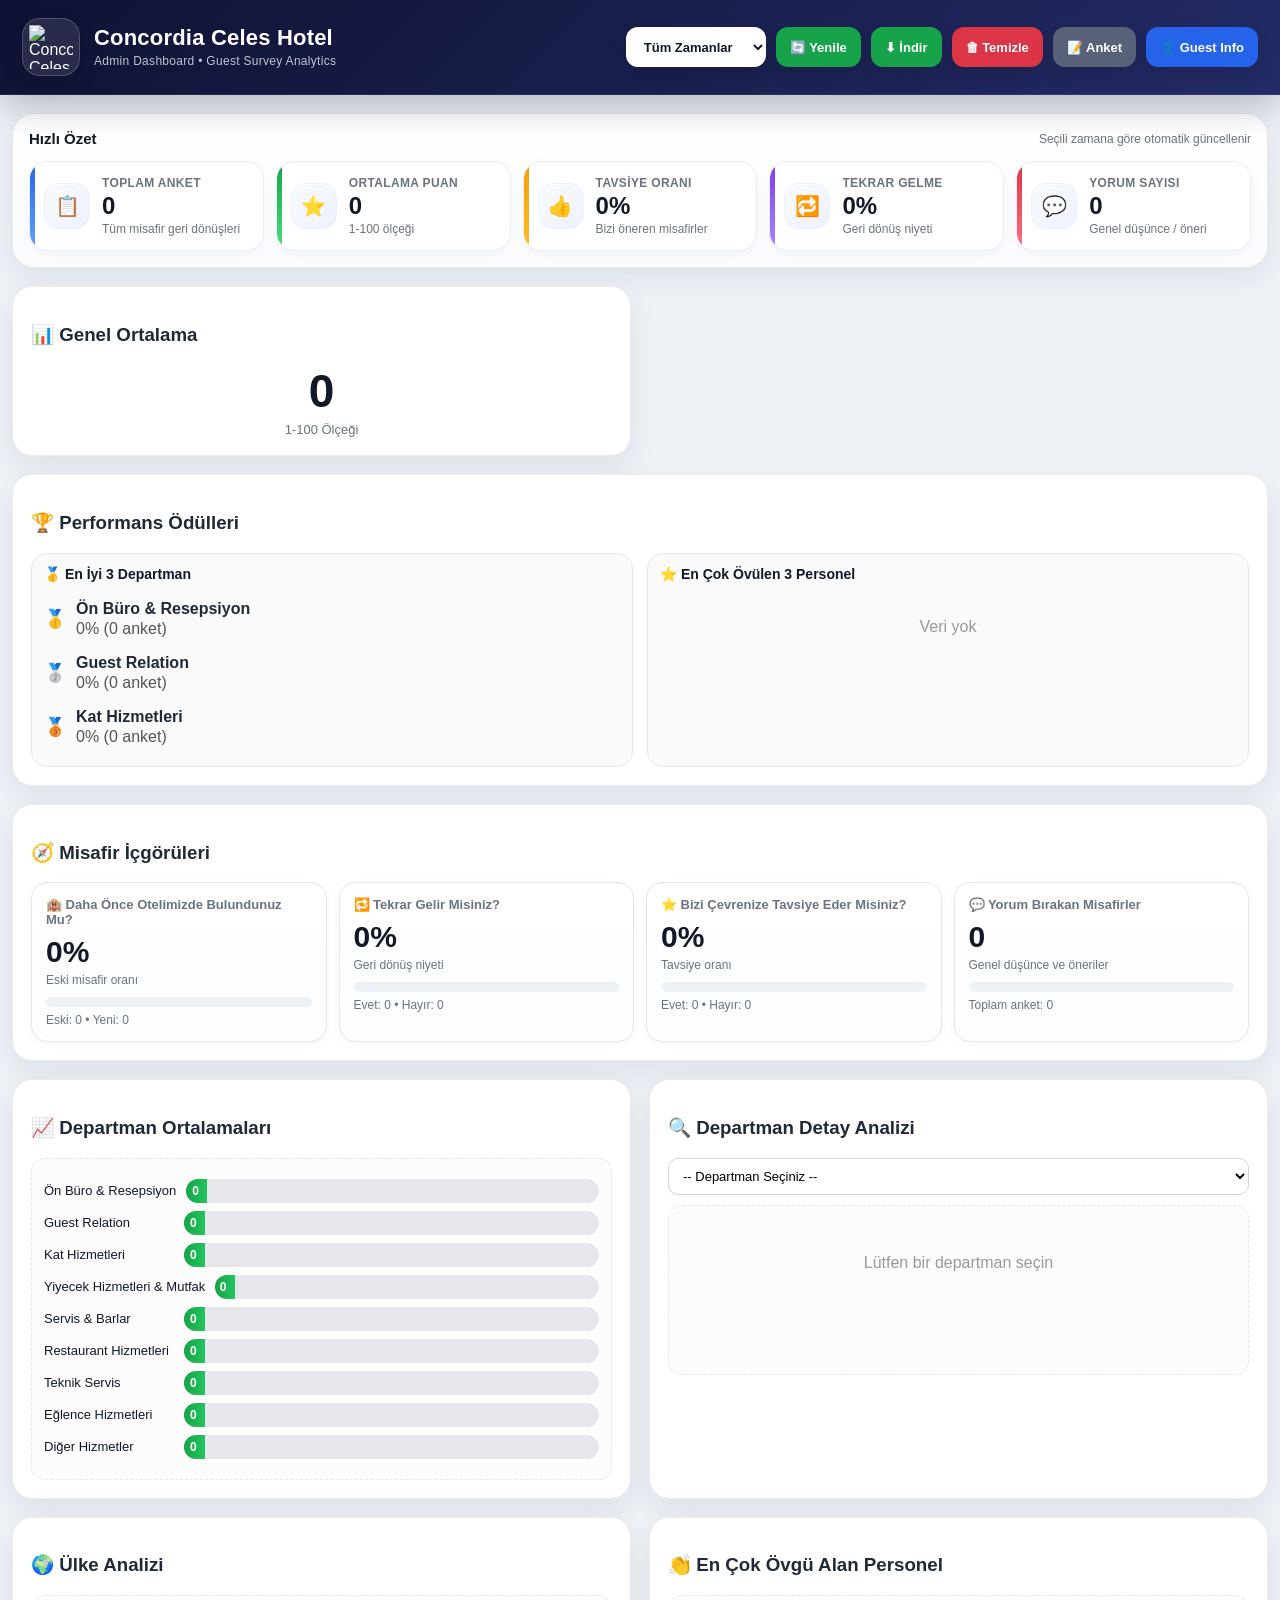
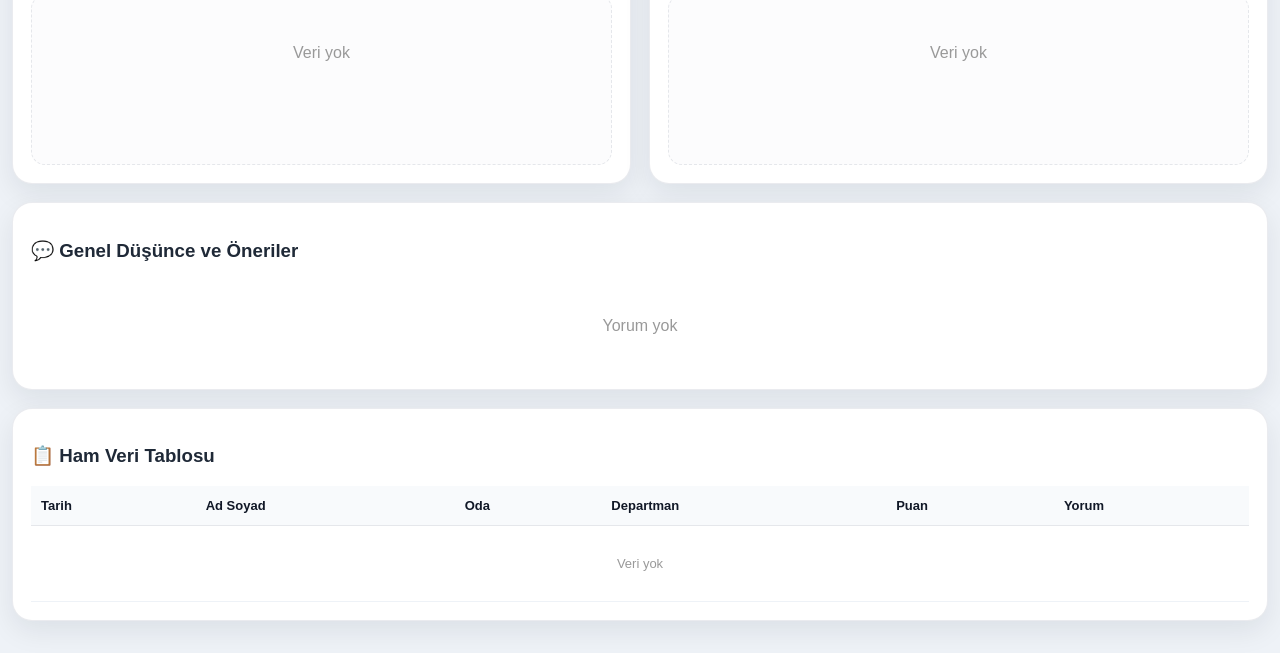
==== commit a0a5824a: "Update admin.html" ====
--- a/admin.html
+++ b/admin.html
@@ -207,6 +207,34 @@
             position: relative;
             overflow: hidden;
         }
+        .card {
+    background: linear-gradient(180deg, #ffffff 0%, #fbfcff 100%);
+    border-radius: 20px;
+    box-shadow: 0 10px 30px rgba(15, 23, 42, 0.07);
+    border: 1px solid rgba(229, 231, 235, 0.95);
+    padding: 18px;
+    transition: transform 0.18s ease, box-shadow 0.18s ease;
+}
+
+.card:hover {
+    transform: translateY(-2px);
+    box-shadow: 0 14px 34px rgba(15, 23, 42, 0.10);
+}
+
+.top-box,
+.summary-card,
+.insight-card,
+.comment-card {
+    transition: transform 0.18s ease, box-shadow 0.18s ease;
+}
+
+.top-box:hover,
+.summary-card:hover,
+.insight-card:hover,
+.comment-card:hover {
+    transform: translateY(-1px);
+    box-shadow: 0 10px 24px rgba(15, 23, 42, 0.08);
+}
 
         .summary-card::before {
             content: "";
@@ -224,16 +252,17 @@
         .summary-card.red::before { background: linear-gradient(180deg, #dc3545, #fb7185); }
 
         .summary-icon {
-            width: 46px;
-            height: 46px;
-            border-radius: 14px;
-            display: grid;
-            place-items: center;
-            font-size: 20px;
-            flex-shrink: 0;
-            background: #f8fafc;
-            border: 1px solid #edf2f7;
-        }
+    width: 46px;
+    height: 46px;
+    border-radius: 14px;
+    display: grid;
+    place-items: center;
+    font-size: 20px;
+    flex-shrink: 0;
+    background: linear-gradient(135deg, #f8fafc, #eef2ff);
+    border: 1px solid #edf2f7;
+    box-shadow: inset 0 1px 0 rgba(255,255,255,0.7);
+}
 
         .summary-content {
             display: flex;
@@ -287,16 +316,18 @@
             grid-column: 1 / -1;
         }
 
-        .card h3 {
-            margin: 0 0 14px 0;
-            font-size: 15px;
-            color: #111827;
-            border-bottom: 1px solid var(--border);
-            padding-bottom: 10px;
-            display: flex;
-            align-items: center;
-            gap: 8px;
-        }
+        .summary-icon {
+    width: 46px;
+    height: 46px;
+    border-radius: 14px;
+    display: grid;
+    place-items: center;
+    font-size: 20px;
+    flex-shrink: 0;
+    background: linear-gradient(135deg, #f8fafc, #eef2ff);
+    border: 1px solid #edf2f7;
+    box-shadow: inset 0 1px 0 rgba(255,255,255,0.7);
+}
 
         .avg-score {
             font-size: 46px;
@@ -611,7 +642,7 @@
                 <button class="btn-green" onclick="exportData()">⬇ İndir</button>
                 <button class="btn-red" onclick="clearData()">🗑 Temizle</button>
                 <a class="btn-gray" href="index.html" target="_blank">📝 Anket</a>
-                <a class="btn-blue" href="#" target="_blank">👤 Guest Info</a>
+                <a class="btn-blue" href="guestinfo.html" target="_blank">👤 Guest Info</a>
             </div>
         </div>
     </div>
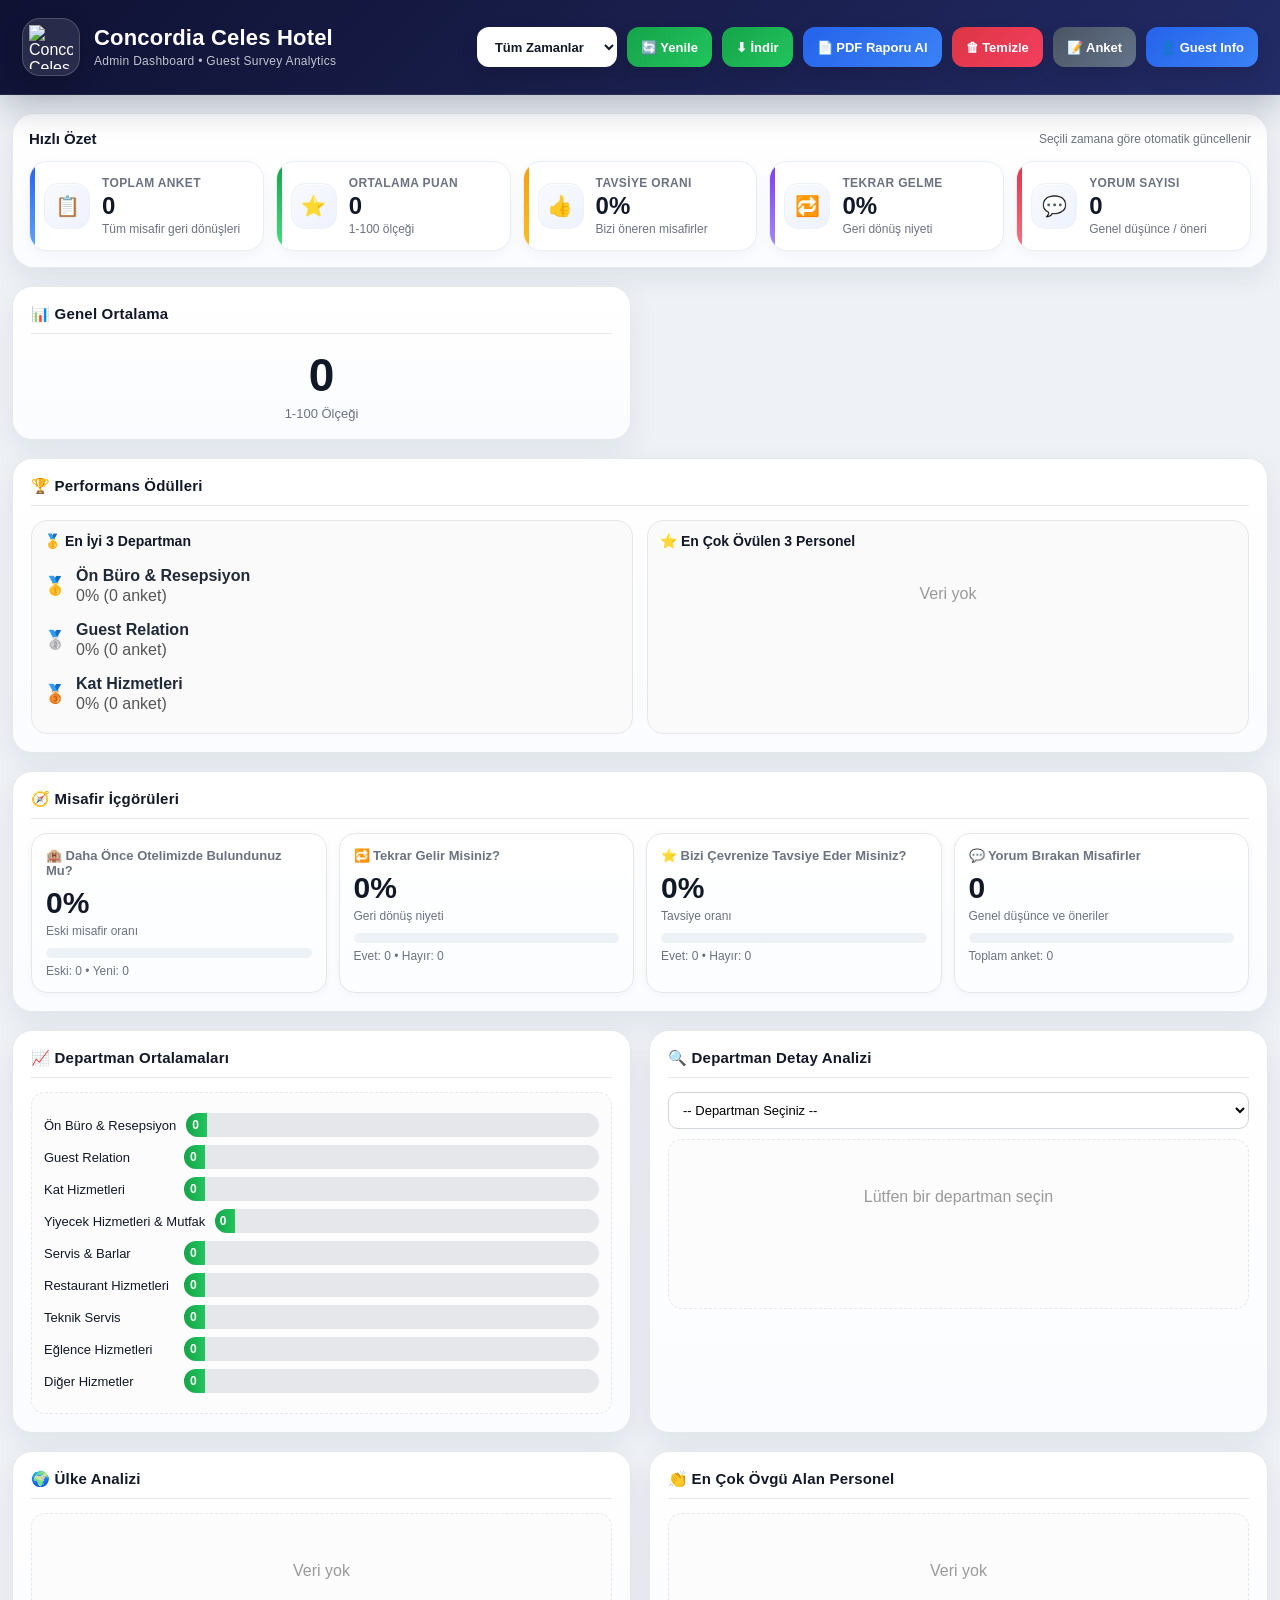
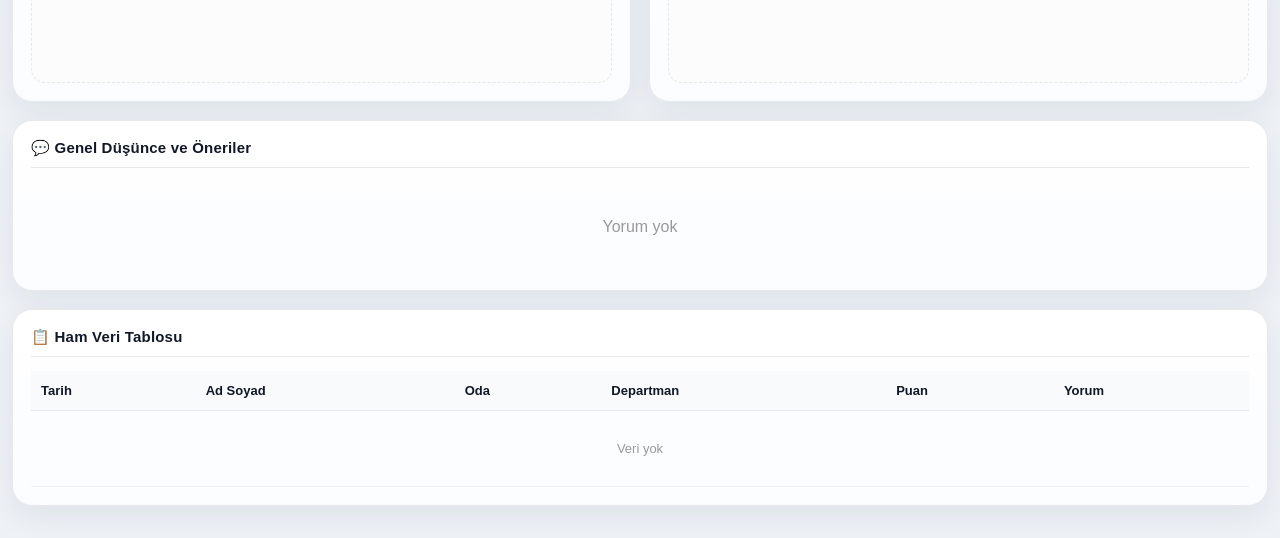
==== commit a5d5c864: "Update admin.html" ====
--- a/admin.html
+++ b/admin.html
@@ -33,6 +33,7 @@
             background: var(--bg);
             color: var(--text);
             font-family: Arial, Helvetica, sans-serif;
+            scroll-behavior: smooth;
         }
 
         body {
@@ -43,7 +44,16 @@
             color: inherit;
         }
 
-        /* HEADER */
+        /* =========================
+           PRINT HEADER (screen hidden)
+           ========================= */
+        .print-header {
+            display: none;
+        }
+
+        /* =========================
+           HEADER
+           ========================= */
         .topbar {
             position: sticky;
             top: 0;
@@ -149,12 +159,29 @@
             min-width: 140px;
         }
 
-        .btn-green { background: var(--green); color: #fff; }
-        .btn-red   { background: var(--red); color: #fff; }
-        .btn-gray   { background: #596178; color: #fff; }
-        .btn-blue   { background: var(--blue); color: #fff; }
-
-        /* QUICK SUMMARY */
+        .btn-green {
+            background: linear-gradient(135deg, #16a34a, #22c55e);
+            color: #fff;
+        }
+
+        .btn-red {
+            background: linear-gradient(135deg, #dc3545, #f43f5e);
+            color: #fff;
+        }
+
+        .btn-gray {
+            background: linear-gradient(135deg, #4b5563, #64748b);
+            color: #fff;
+        }
+
+        .btn-blue {
+            background: linear-gradient(135deg, #2563eb, #3b82f6);
+            color: #fff;
+        }
+
+        /* =========================
+           QUICK SUMMARY
+           ========================= */
         .summary-wrap {
             width: min(1440px, calc(100% - 24px));
             margin: 18px auto 0;
@@ -206,35 +233,13 @@
             min-height: 86px;
             position: relative;
             overflow: hidden;
-        }
-        .card {
-    background: linear-gradient(180deg, #ffffff 0%, #fbfcff 100%);
-    border-radius: 20px;
-    box-shadow: 0 10px 30px rgba(15, 23, 42, 0.07);
-    border: 1px solid rgba(229, 231, 235, 0.95);
-    padding: 18px;
-    transition: transform 0.18s ease, box-shadow 0.18s ease;
-}
-
-.card:hover {
-    transform: translateY(-2px);
-    box-shadow: 0 14px 34px rgba(15, 23, 42, 0.10);
-}
-
-.top-box,
-.summary-card,
-.insight-card,
-.comment-card {
-    transition: transform 0.18s ease, box-shadow 0.18s ease;
-}
-
-.top-box:hover,
-.summary-card:hover,
-.insight-card:hover,
-.comment-card:hover {
-    transform: translateY(-1px);
-    box-shadow: 0 10px 24px rgba(15, 23, 42, 0.08);
-}
+            transition: transform 0.18s ease, box-shadow 0.18s ease;
+        }
+
+        .summary-card:hover {
+            transform: translateY(-1px);
+            box-shadow: 0 10px 24px rgba(15, 23, 42, 0.08);
+        }
 
         .summary-card::before {
             content: "";
@@ -252,17 +257,17 @@
         .summary-card.red::before { background: linear-gradient(180deg, #dc3545, #fb7185); }
 
         .summary-icon {
-    width: 46px;
-    height: 46px;
-    border-radius: 14px;
-    display: grid;
-    place-items: center;
-    font-size: 20px;
-    flex-shrink: 0;
-    background: linear-gradient(135deg, #f8fafc, #eef2ff);
-    border: 1px solid #edf2f7;
-    box-shadow: inset 0 1px 0 rgba(255,255,255,0.7);
-}
+            width: 46px;
+            height: 46px;
+            border-radius: 14px;
+            display: grid;
+            place-items: center;
+            font-size: 20px;
+            flex-shrink: 0;
+            background: linear-gradient(135deg, #f8fafc, #eef2ff);
+            border: 1px solid #edf2f7;
+            box-shadow: inset 0 1px 0 rgba(255,255,255,0.7);
+        }
 
         .summary-content {
             display: flex;
@@ -291,7 +296,9 @@
             color: var(--muted);
         }
 
-        /* MAIN CONTAINER */
+        /* =========================
+           MAIN CONTAINER
+           ========================= */
         .container {
             width: min(1440px, calc(100% - 24px));
             margin: 18px auto 32px;
@@ -304,30 +311,36 @@
         }
 
         .card {
-            background: var(--card);
-            border-radius: var(--radius);
-            box-shadow: var(--shadow);
-            border: 1px solid rgba(229, 231, 235, 0.8);
+            background: linear-gradient(180deg, #ffffff 0%, #fbfcff 100%);
+            border-radius: 20px;
+            box-shadow: 0 10px 30px rgba(15, 23, 42, 0.07);
+            border: 1px solid rgba(229, 231, 235, 0.95);
             padding: 18px;
             min-height: 120px;
+            transition: transform 0.18s ease, box-shadow 0.18s ease;
+        }
+
+        .card:hover {
+            transform: translateY(-2px);
+            box-shadow: 0 14px 34px rgba(15, 23, 42, 0.10);
         }
 
         .card.full-width {
             grid-column: 1 / -1;
         }
 
-        .summary-icon {
-    width: 46px;
-    height: 46px;
-    border-radius: 14px;
-    display: grid;
-    place-items: center;
-    font-size: 20px;
-    flex-shrink: 0;
-    background: linear-gradient(135deg, #f8fafc, #eef2ff);
-    border: 1px solid #edf2f7;
-    box-shadow: inset 0 1px 0 rgba(255,255,255,0.7);
-}
+        .card h3 {
+            margin: 0 0 14px 0;
+            font-size: 15px;
+            font-weight: 800;
+            color: #111827;
+            border-bottom: 1px solid var(--border);
+            padding-bottom: 10px;
+            display: flex;
+            align-items: center;
+            gap: 8px;
+            letter-spacing: 0.2px;
+        }
 
         .avg-score {
             font-size: 46px;
@@ -356,6 +369,12 @@
             border-radius: 16px;
             padding: 12px;
             min-height: 140px;
+            transition: transform 0.18s ease, box-shadow 0.18s ease;
+        }
+
+        .top-box:hover {
+            transform: translateY(-1px);
+            box-shadow: 0 10px 24px rgba(15, 23, 42, 0.08);
         }
 
         .top-box h4 {
@@ -481,6 +500,12 @@
             border-radius: 16px;
             padding: 14px;
             box-shadow: 0 2px 8px rgba(0,0,0,.04);
+            transition: transform 0.18s ease, box-shadow 0.18s ease;
+        }
+
+        .insight-card:hover {
+            transform: translateY(-1px);
+            box-shadow: 0 10px 24px rgba(15, 23, 42, 0.08);
         }
 
         .insight-title {
@@ -528,6 +553,12 @@
             border: 1px solid #e5e7eb;
             border-radius: 14px;
             background: #fff;
+            transition: transform 0.18s ease, box-shadow 0.18s ease;
+        }
+
+        .comment-card:hover {
+            transform: translateY(-1px);
+            box-shadow: 0 10px 24px rgba(15, 23, 42, 0.08);
         }
 
         .comment-meta {
@@ -551,6 +582,134 @@
             overflow-y: auto;
         }
 
+        /* =========================
+           PRINT / PDF STYLE
+           ========================= */
+        @media print {
+            @page {
+                size: A4 landscape;
+                margin: 10mm;
+            }
+
+            body {
+                background: #fff !important;
+                color: #000 !important;
+                -webkit-print-color-adjust: exact;
+                print-color-adjust: exact;
+            }
+
+            .topbar,
+            .toolbar,
+            .summary-wrap,
+            #timeFilter,
+            button,
+            a.btn-gray,
+            a.btn-blue,
+            .loading,
+            .spinner {
+                display: none !important;
+            }
+
+            .print-header {
+                display: block !important;
+                margin-bottom: 14px;
+                padding-bottom: 12px;
+                border-bottom: 1px solid #ddd;
+            }
+
+            .container {
+                width: 100% !important;
+                margin: 0 !important;
+            }
+
+            .dashboard-grid {
+                display: grid !important;
+                grid-template-columns: 1fr 1fr !important;
+                gap: 10px !important;
+            }
+
+            .card {
+                box-shadow: none !important;
+                border: 1px solid #d9d9d9 !important;
+                break-inside: avoid;
+                page-break-inside: avoid;
+                margin-bottom: 8px !important;
+                background: #fff !important;
+            }
+
+            .card.full-width {
+                grid-column: 1 / -1 !important;
+            }
+
+            .top-container {
+                display: grid !important;
+                grid-template-columns: 1fr 1fr !important;
+                gap: 10px !important;
+            }
+
+            .top-box {
+                box-shadow: none !important;
+                border: 1px solid #d9d9d9 !important;
+                break-inside: avoid;
+                page-break-inside: avoid;
+            }
+
+            .chart-container {
+                min-height: auto !important;
+                border: 1px solid #e5e7eb !important;
+            }
+
+            table {
+                width: 100% !important;
+                border-collapse: collapse !important;
+                font-size: 11px !important;
+            }
+
+            thead th {
+                background: #f2f2f2 !important;
+                color: #000 !important;
+                border: 1px solid #ddd !important;
+                padding: 6px !important;
+            }
+
+            tbody td {
+                border: 1px solid #ddd !important;
+                padding: 6px !important;
+                color: #000 !important;
+            }
+
+            tbody tr:hover {
+                background: transparent !important;
+            }
+
+            .summary-card,
+            .insight-card,
+            .comment-card {
+                box-shadow: none !important;
+                border: 1px solid #d9d9d9 !important;
+            }
+
+            .avg-score {
+                color: #000 !important;
+            }
+
+            h3, h4 {
+                color: #000 !important;
+            }
+
+            .comment-feed,
+            .insights-grid,
+            .summary-grid {
+                break-inside: avoid;
+                page-break-inside: avoid;
+            }
+
+            a {
+                text-decoration: none !important;
+                color: #000 !important;
+            }
+        }
+
         @media (max-width: 1100px) {
             .summary-grid {
                 grid-template-columns: repeat(3, minmax(0, 1fr));
@@ -616,6 +775,20 @@
     </style>
 </head>
 <body>
+
+    <!-- PRINT HEADER -->
+    <div class="print-header">
+        <div style="display:flex; align-items:center; gap:12px; margin-bottom:10px;">
+            <img src="https://arminkochac-cloud.github.io/ConcordiaCelesHotelOnlineAnket/logo.png" alt="Logo" style="width:52px;height:52px;object-fit:contain;">
+            <div>
+                <div style="font-size:18px; font-weight:800; color:#111;">Concordia Celes Hotel</div>
+                <div style="font-size:12px; color:#666;">Admin Dashboard PDF Raporu</div>
+            </div>
+        </div>
+        <div style="font-size:12px; color:#666;">
+            Rapor Tarihi: <span id="printDate"></span>
+        </div>
+    </div>
 
     <!-- TOP BAR -->
     <div class="topbar">
@@ -638,11 +811,12 @@
                     <option value="1">Bugün</option>
                 </select>
 
-                <button class="btn-green" onclick="loadAndRenderData()">🔄 Yenile</button>
-                <button class="btn-green" onclick="exportData()">⬇ İndir</button>
-                <button class="btn-red" onclick="clearData()">🗑 Temizle</button>
-                <a class="btn-gray" href="index.html" target="_blank">📝 Anket</a>
-                <a class="btn-blue" href="guestinfo.html" target="_blank">👤 Guest Info</a>
+                <button class="btn-green no-print" onclick="loadAndRenderData()">🔄 Yenile</button>
+                <button class="btn-green no-print" onclick="exportData()">⬇ İndir</button>
+                <button class="btn-blue no-print" onclick="window.print()">📄 PDF Raporu Al</button>
+                <button class="btn-red no-print" onclick="clearData()">🗑 Temizle</button>
+                <a class="btn-gray no-print" href="index.html" target="_blank">📝 Anket</a>
+                <a class="btn-blue no-print" href="guestinfo.html" target="_blank">👤 Guest Info</a>
             </div>
         </div>
     </div>
@@ -845,7 +1019,7 @@
         </div>
     </div>
 
-    <script src="admin.js?v=15"></script>
+    <script src="admin.js?v=17"></script>
 
     <script>
         (function () {
@@ -933,14 +1107,26 @@
                 var recTotal = recYes + recNo;
                 var retTotal = retYes + retNo;
 
-                document.getElementById('sumTotal').textContent = total;
-                document.getElementById('sumAvg').textContent = avgValue;
-                document.getElementById('sumRecommend').textContent = recTotal ? Math.round((recYes * 100) / recTotal) + '%' : '0%';
-                document.getElementById('sumReturn').textContent = retTotal ? Math.round((retYes * 100) / retTotal) + '%' : '0%';
-                document.getElementById('sumComments').textContent = comments;
+                var sumTotal = document.getElementById('sumTotal');
+                var sumAvg = document.getElementById('sumAvg');
+                var sumRecommend = document.getElementById('sumRecommend');
+                var sumReturn = document.getElementById('sumReturn');
+                var sumComments = document.getElementById('sumComments');
+
+                if (sumTotal) sumTotal.textContent = total;
+                if (sumAvg) sumAvg.textContent = avgValue;
+                if (sumRecommend) sumRecommend.textContent = recTotal ? Math.round((recYes * 100) / recTotal) + '%' : '0%';
+                if (sumReturn) sumReturn.textContent = retTotal ? Math.round((retYes * 100) / retTotal) + '%' : '0%';
+                if (sumComments) sumComments.textContent = comments;
             }
 
             document.addEventListener('DOMContentLoaded', function () {
+                // Print header date
+                var printDate = document.getElementById('printDate');
+                if (printDate) {
+                    printDate.textContent = new Date().toLocaleString('tr-TR');
+                }
+
                 updateSummaryCards();
 
                 var timeFilter = document.getElementById('timeFilter');
